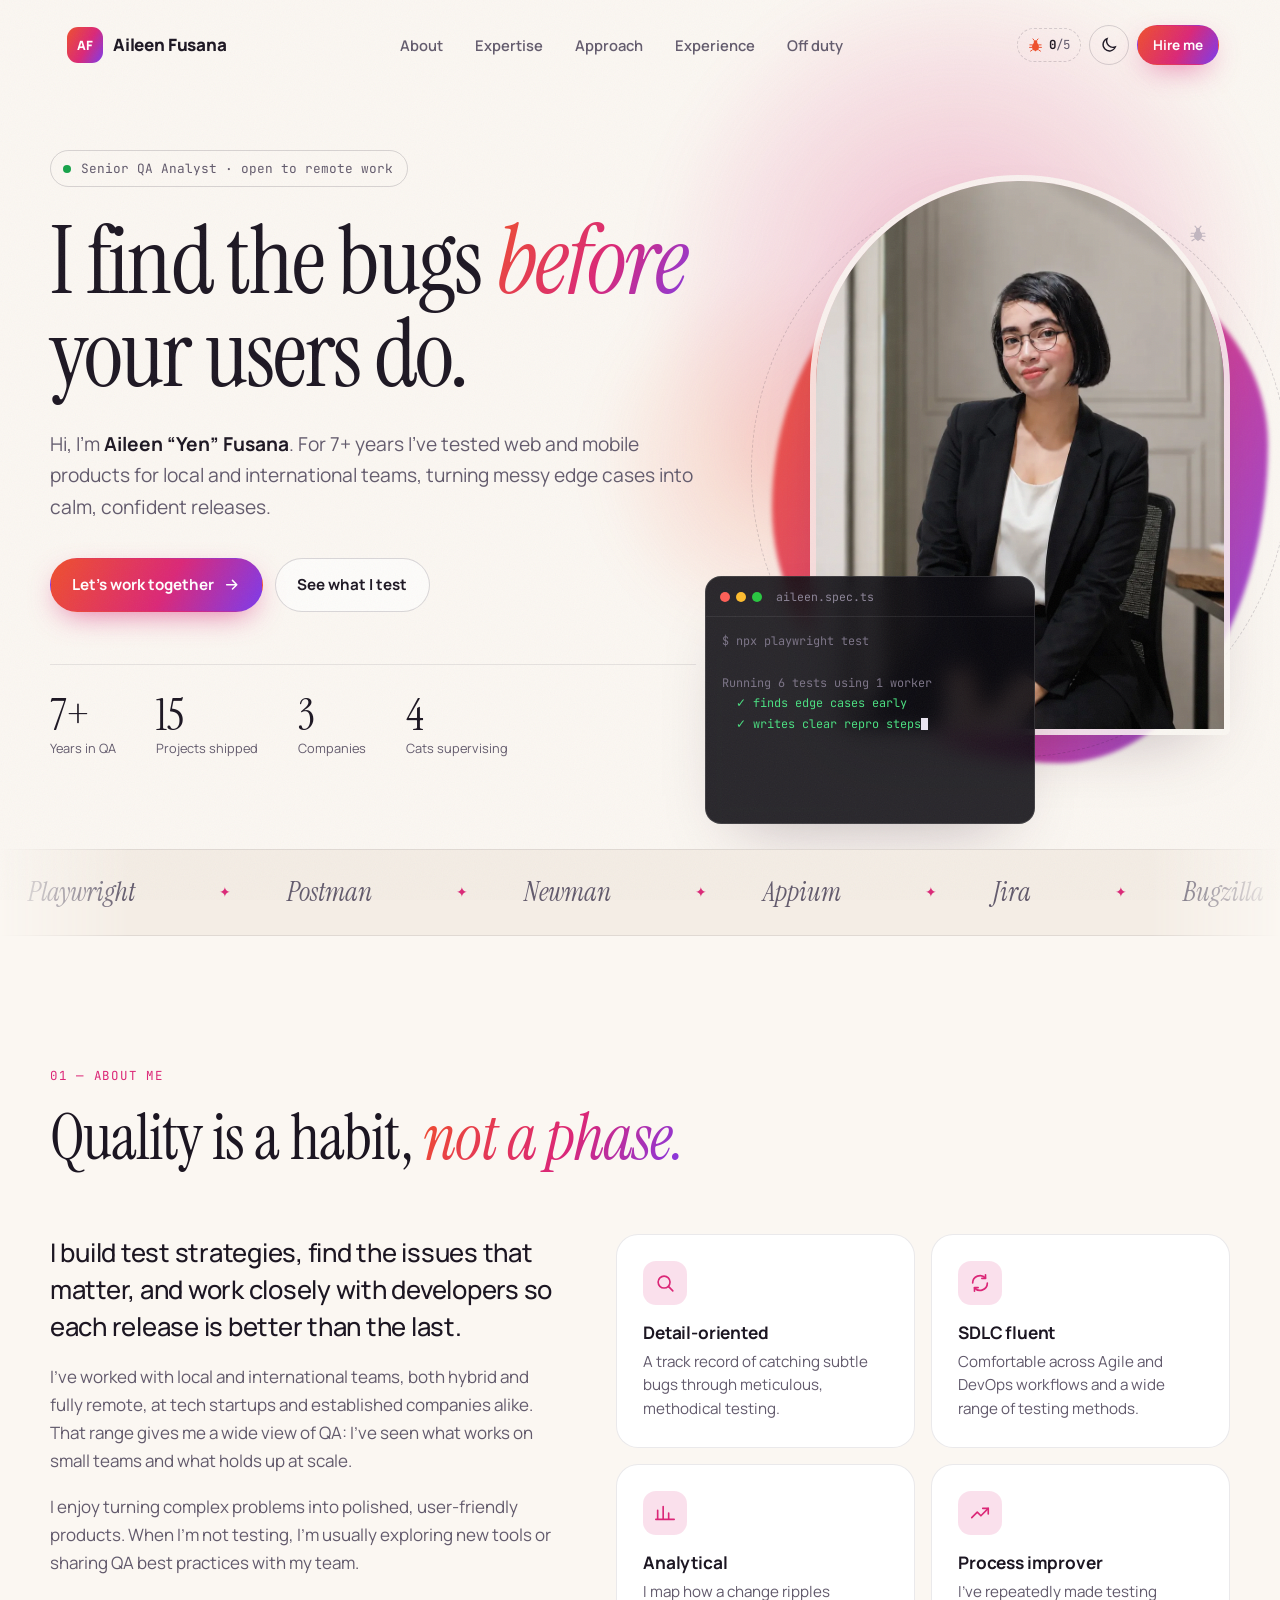
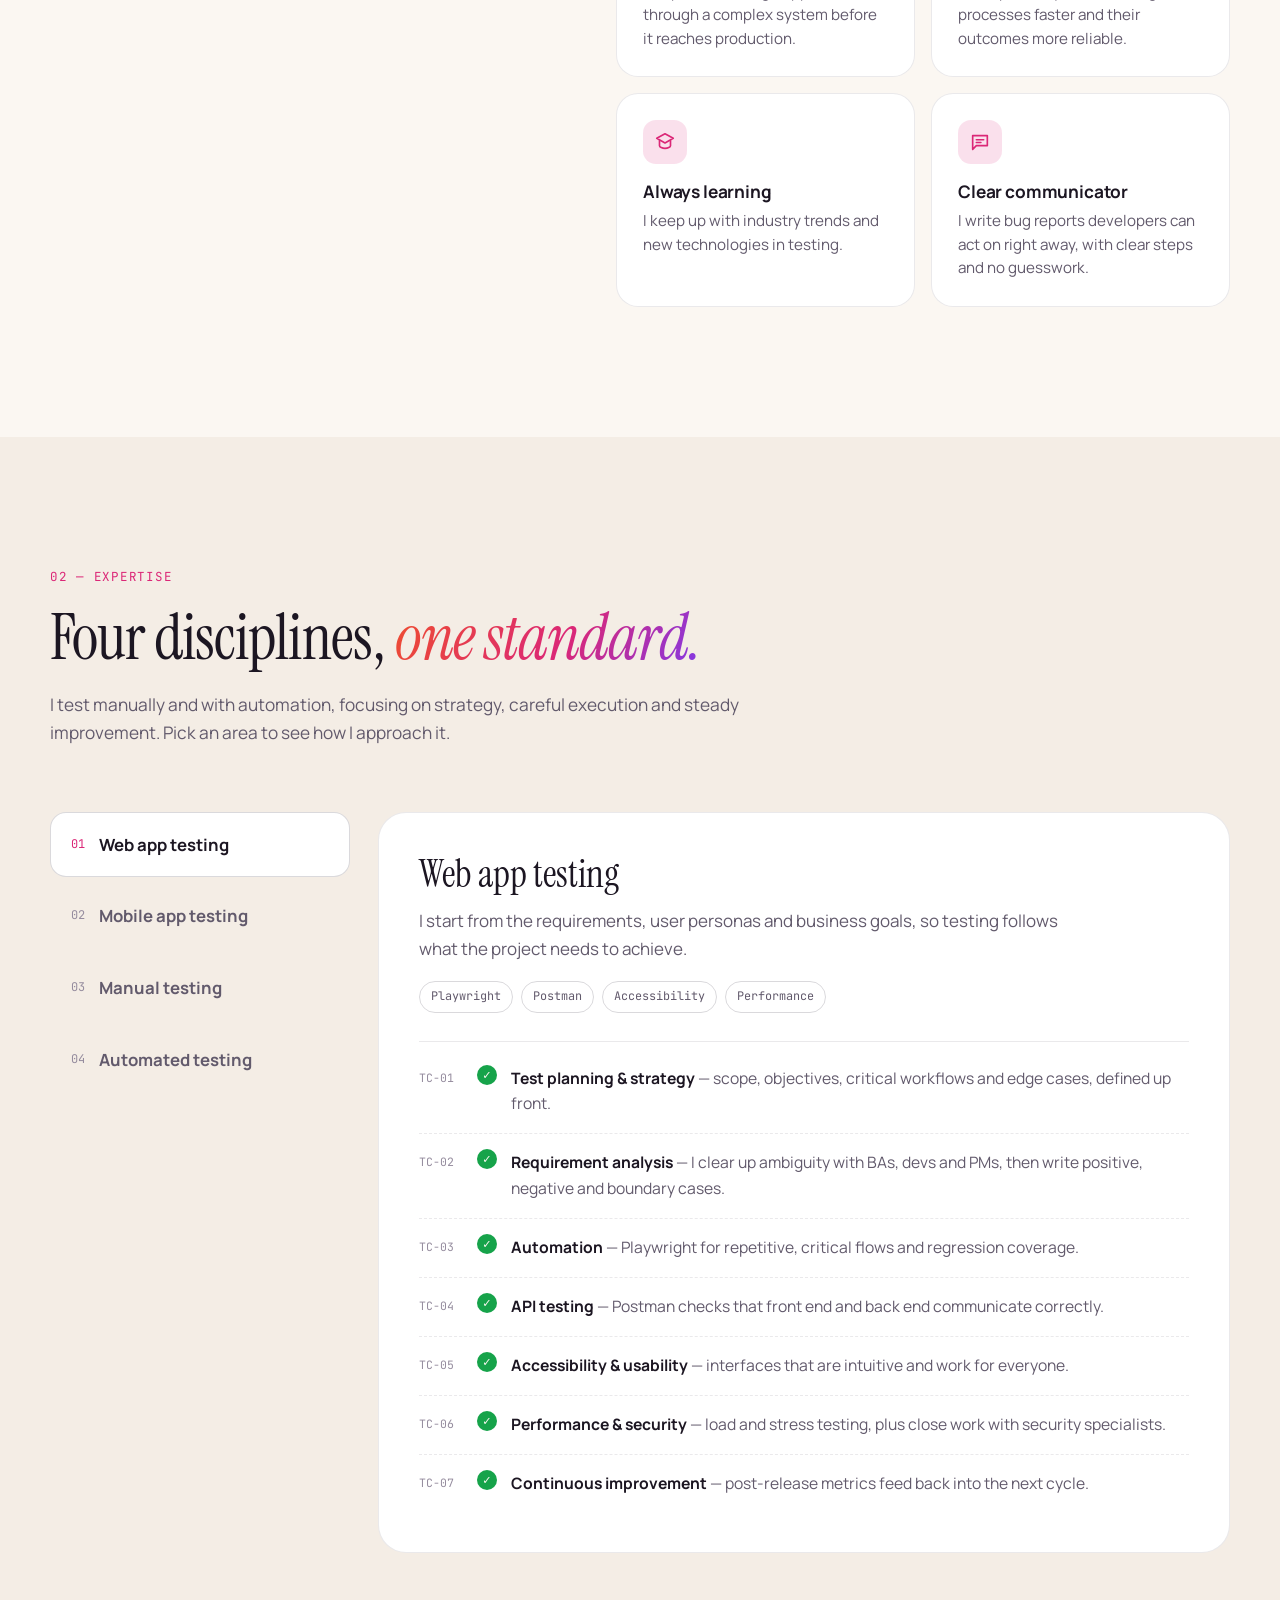
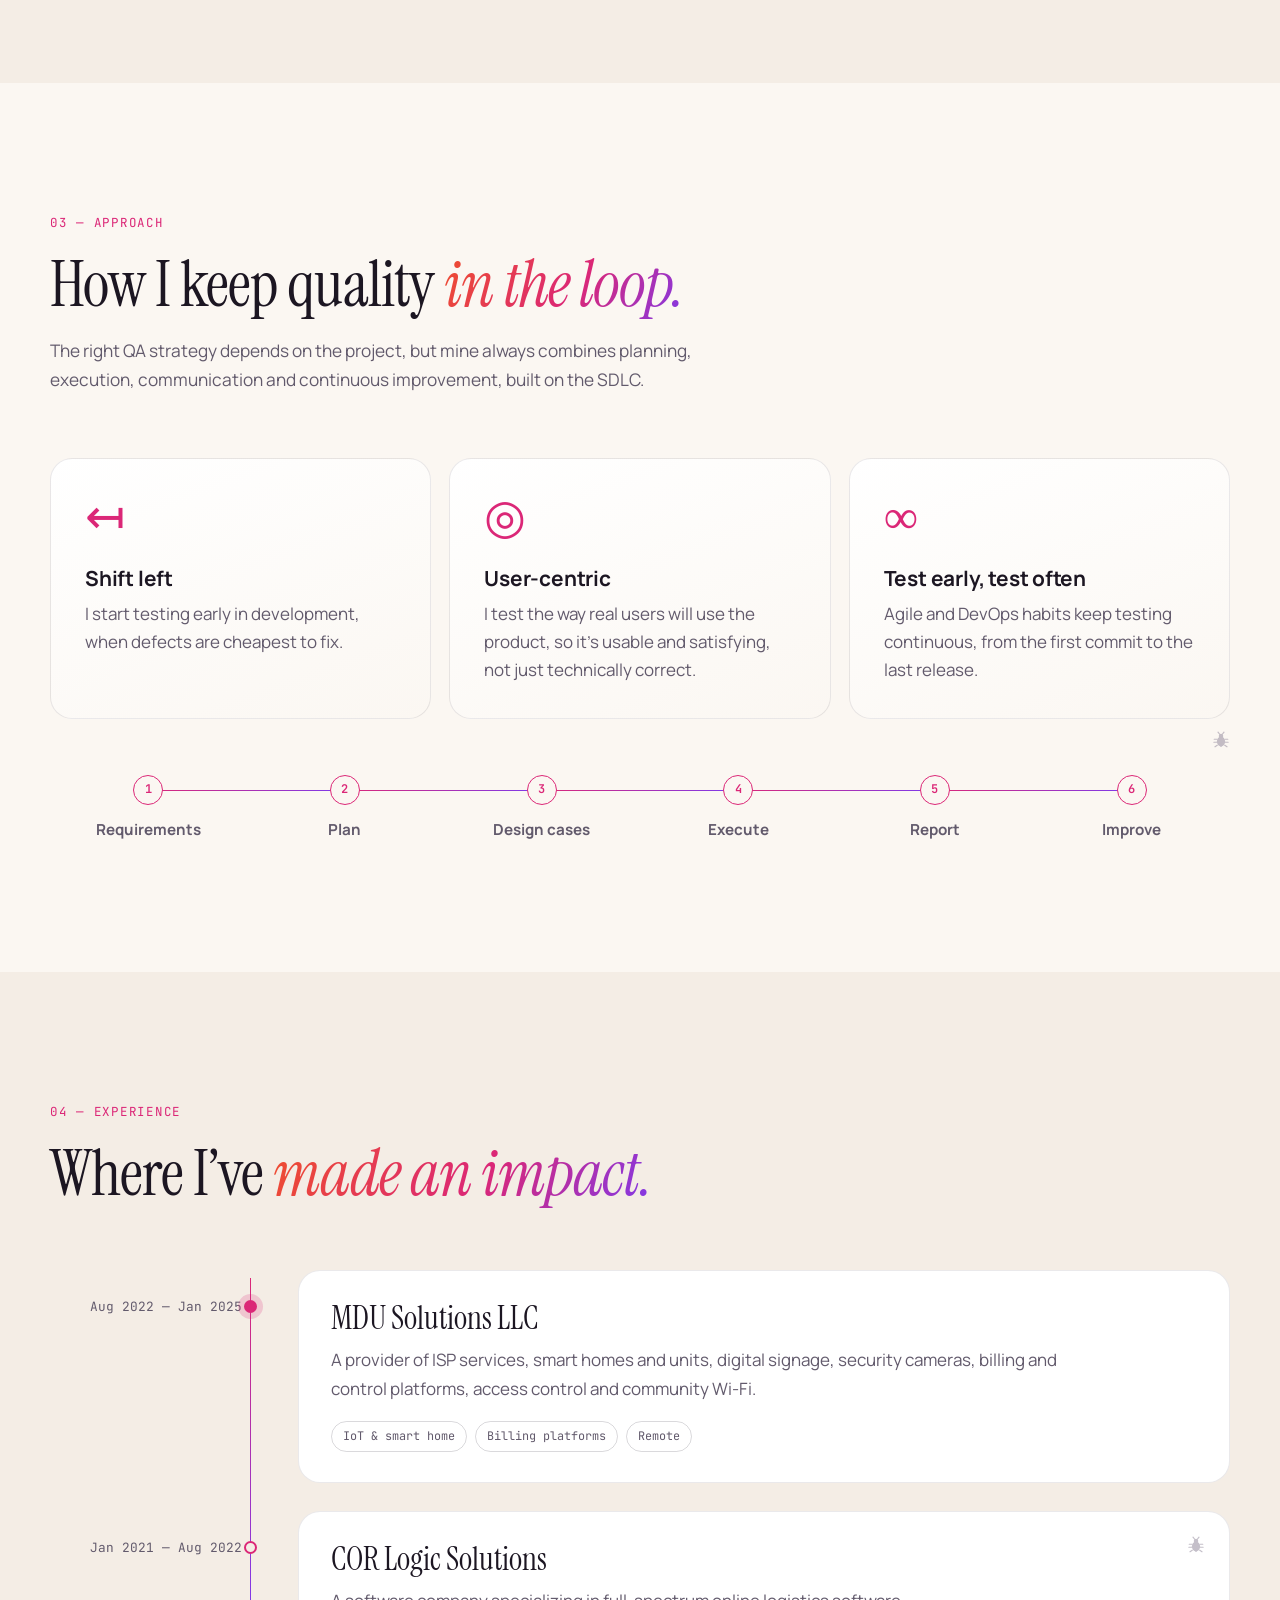
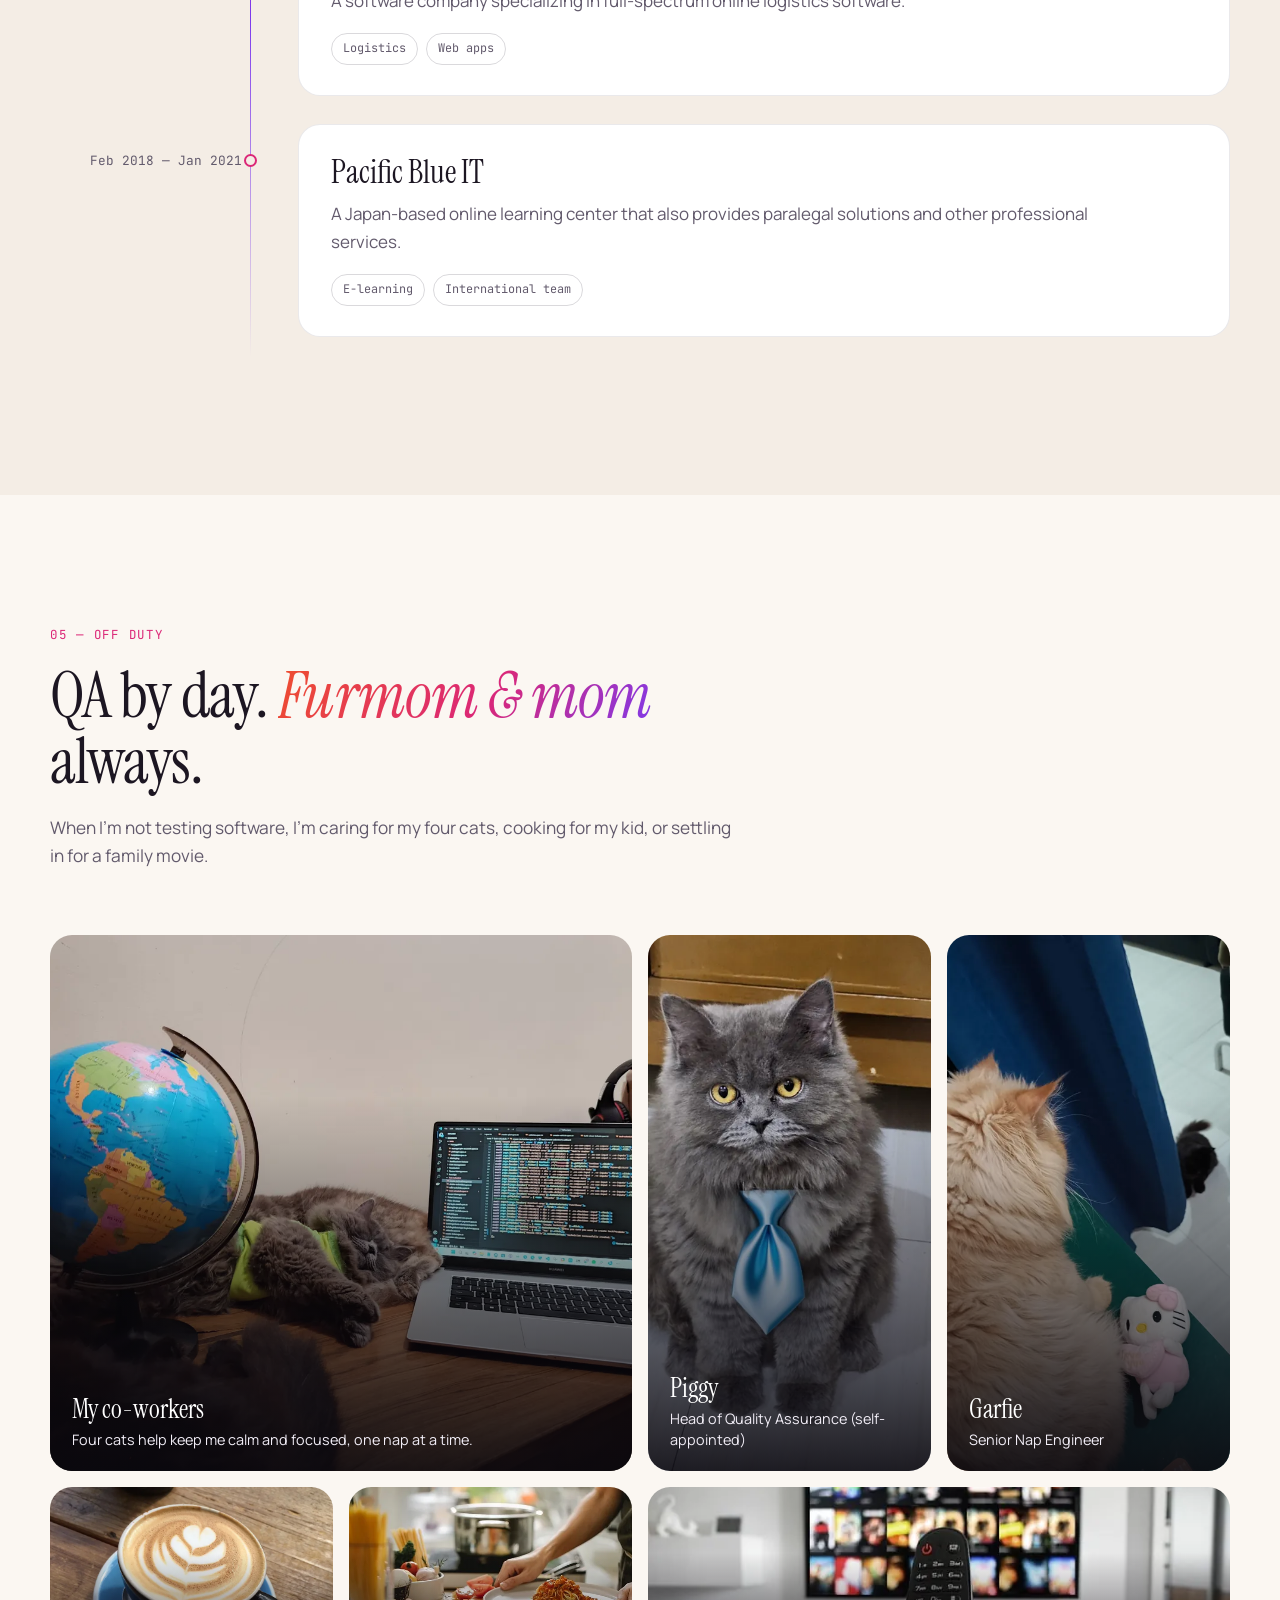
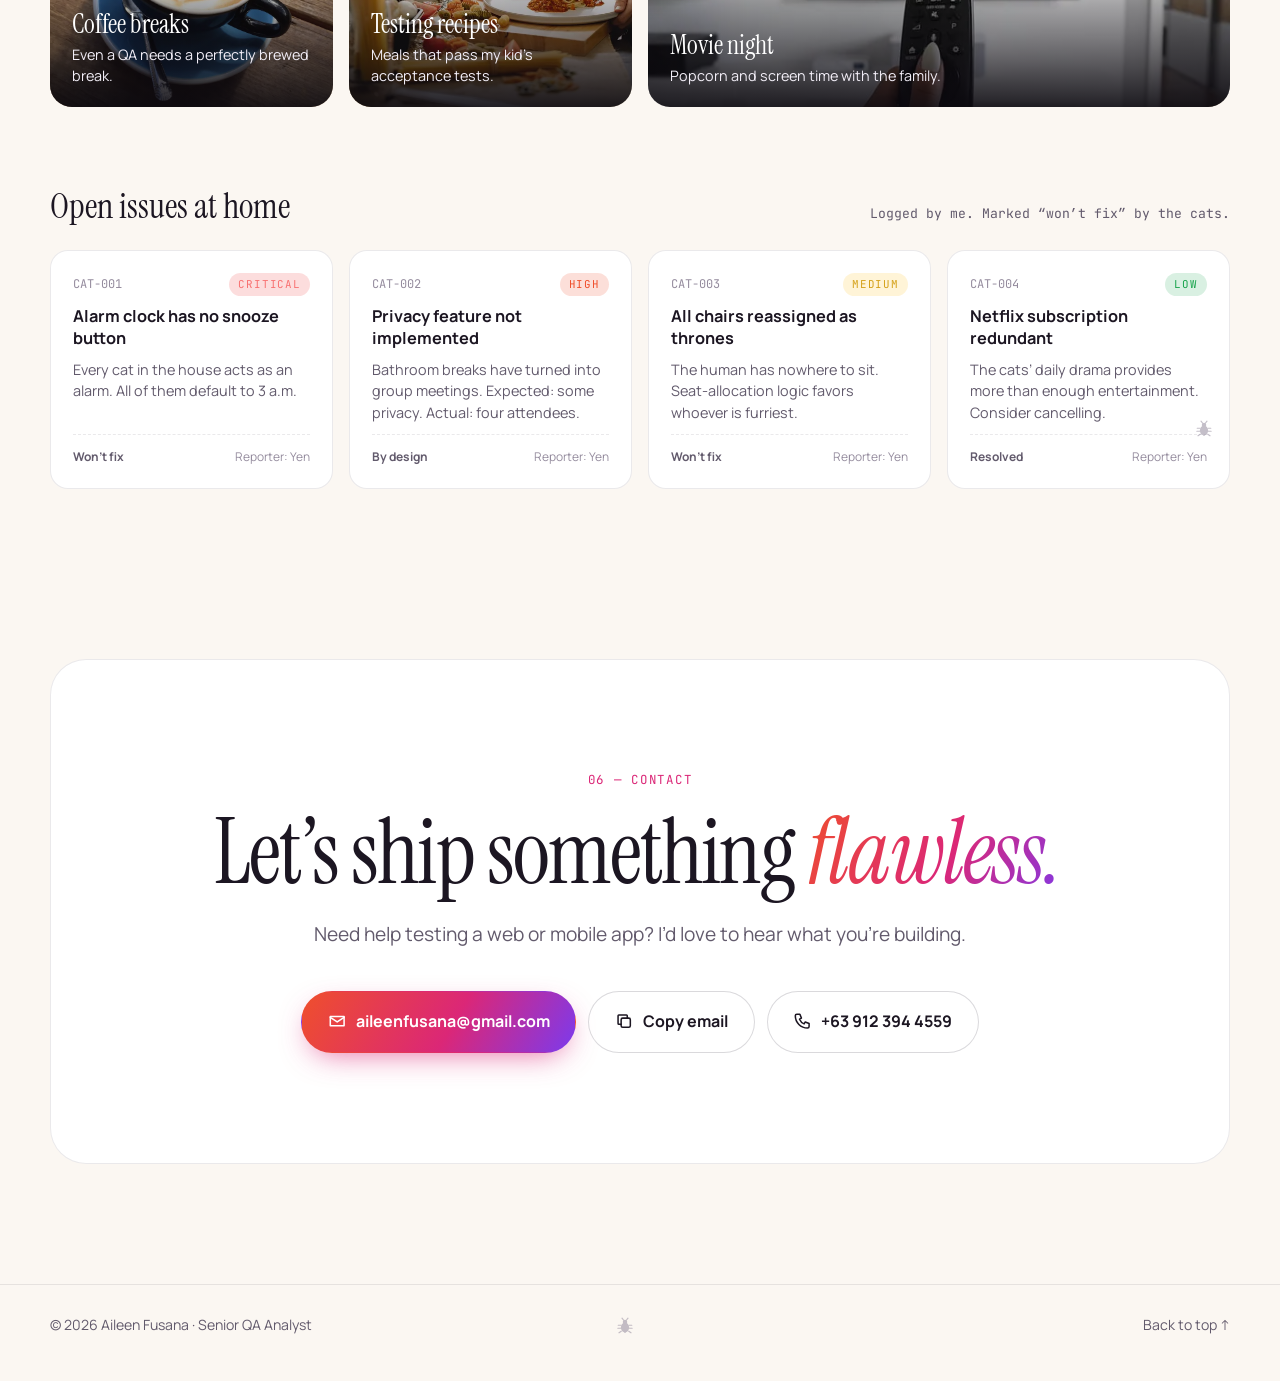
==== index.html @ 9cb5db70 "Make the redesigned portfolio the live homepage - Replace the root index.html with the redesigned pa" ====
<!doctype html>
<html lang="en">
<head>
  <meta charset="utf-8">
  <meta name="viewport" content="width=device-width, initial-scale=1">
  <title>Aileen Fusana — Senior QA Analyst</title>
  <meta name="description" content="Aileen “Yen” Fusana — Senior QA Analyst with 7+ years in web, mobile, manual and automated testing (Playwright, Postman, Appium).">
  <meta name="theme-color" content="#0e0c12">
  <meta property="og:title" content="Aileen Fusana — Senior QA Analyst">
  <meta property="og:description" content="I find the bugs before your users do.">
  <meta property="og:image" content="assets/img/portrait.webp">
  <link rel="icon" href="data:image/svg+xml,<svg xmlns='http://www.w3.org/2000/svg' viewBox='0 0 64 64'><rect width='64' height='64' rx='16' fill='%23ff6b4a'/><path d='M18 33l9 9 19-20' stroke='white' stroke-width='7' fill='none' stroke-linecap='round' stroke-linejoin='round'/></svg>">
  <link rel="preconnect" href="https://fonts.googleapis.com">
  <link rel="preconnect" href="https://fonts.gstatic.com" crossorigin>
  <link href="https://fonts.googleapis.com/css2?family=Instrument+Serif:ital@0;1&family=Manrope:wght@400;500;600;700;800&family=JetBrains+Mono:wght@400;600&display=swap" rel="stylesheet">
  <link rel="stylesheet" href="assets/css/portfolio.css">
  <script>
    try { var t = localStorage.getItem('af-theme'); if (t) document.documentElement.dataset.theme = t; } catch (e) {}
  </script>
</head>
<body id="top">
  <div class="grain" aria-hidden="true"></div>

  <!-- ============ NAV ============ -->
  <header class="nav">
    <a class="brand" href="#top" aria-label="Aileen Fusana, home">
      <span class="brand-mark">AF</span>
      <span class="brand-name">Aileen Fusana</span>
    </a>
    <nav class="nav-links" aria-label="Primary">
      <a href="#about">About</a>
      <a href="#expertise">Expertise</a>
      <a href="#approach">Approach</a>
      <a href="#experience">Experience</a>
      <a href="#life">Off duty</a>
    </nav>
    <div class="nav-actions">
      <span class="bug-counter" title="Hidden bugs on this page — can you find them all?">
        <svg viewBox="0 0 24 24" aria-hidden="true"><use href="#i-bug"/></svg>
        <span><b id="bugs-found">0</b>/<span id="bugs-total">5</span></span>
      </span>
      <button class="icon-btn" id="theme-toggle" aria-label="Toggle colour theme">
        <svg class="sun" viewBox="0 0 24 24" aria-hidden="true"><circle cx="12" cy="12" r="4.5"/><path d="M12 2v2.5M12 19.5V22M2 12h2.5M19.5 12H22M4.9 4.9l1.8 1.8M17.3 17.3l1.8 1.8M4.9 19.1l1.8-1.8M17.3 6.7l1.8-1.8"/></svg>
        <svg class="moon" viewBox="0 0 24 24" aria-hidden="true"><path d="M20.5 14.5A8.5 8.5 0 0 1 9.5 3.5a8.5 8.5 0 1 0 11 11z"/></svg>
      </button>
      <a class="btn btn-sm btn-primary nav-cta" href="#contact">Hire me</a>
      <button class="icon-btn menu-btn" id="menu-btn" aria-label="Open menu" aria-expanded="false" aria-controls="mobile-menu">
        <svg viewBox="0 0 24 24" aria-hidden="true"><path d="M4 7h16M4 12h16M4 17h16"/></svg>
      </button>
    </div>
  </header>
  <div class="mobile-menu" id="mobile-menu" hidden>
    <a href="#about">About</a>
    <a href="#expertise">Expertise</a>
    <a href="#approach">Approach</a>
    <a href="#experience">Experience</a>
    <a href="#life">Off duty</a>
    <a href="#contact" class="btn btn-primary">Hire me</a>
  </div>

  <main>
    <!-- ============ HERO ============ -->
    <section class="hero">
      <div class="hero-glow" aria-hidden="true"></div>
      <div class="container hero-grid">
        <div class="hero-copy">
          <p class="eyebrow reveal"><span class="pulse"></span> Senior QA Analyst · open to remote work</p>
          <h1 class="display reveal">
            I find the bugs <em>before</em> your users&nbsp;do.
          </h1>
          <p class="lede reveal">
            Hi, I’m <strong>Aileen “Yen” Fusana</strong>. For 7+ years I’ve tested web and mobile products for local and international teams,
            turning messy edge cases into calm, confident releases.
          </p>
          <div class="hero-ctas reveal">
            <a class="btn btn-primary" href="#contact">
              Let’s work together
              <svg viewBox="0 0 24 24" aria-hidden="true"><path d="M5 12h14M13 6l6 6-6 6"/></svg>
            </a>
            <a class="btn btn-ghost" href="#expertise">See what I test</a>
          </div>
          <dl class="stats reveal">
            <div><dt>Years in QA</dt><dd><span data-count="7">7</span>+</dd></div>
            <div><dt>Projects shipped</dt><dd><span data-count="15">15</span></dd></div>
            <div><dt>Companies</dt><dd><span data-count="3">3</span></dd></div>
            <div><dt>Cats supervising</dt><dd><span data-count="4">4</span></dd></div>
          </dl>
        </div>

        <div class="hero-visual reveal">
          <div class="portrait-wrap">
            <div class="blob" aria-hidden="true"></div>
            <div class="ring" aria-hidden="true"></div>
            <img class="portrait" src="assets/img/portrait.webp" width="900" height="1200" alt="Portrait of Aileen Fusana in a black blazer, seated in an office">
            <span class="bug bug-hero" data-bug role="button" tabindex="0" aria-label="A hidden bug — squash it"><svg viewBox="0 0 24 24"><use href="#i-bug"/></svg></span>
          </div>

          <figure class="terminal" aria-label="Animated test run">
            <div class="term-bar">
              <i></i><i></i><i></i>
              <span>aileen.spec.ts</span>
            </div>
            <pre class="term-body" id="term"><span class="t-dim">$</span> npx playwright test</pre>
          </figure>
        </div>
      </div>
    </section>

    <!-- ============ MARQUEE ============ -->
    <div class="marquee" aria-label="Tools I use">
      <div class="marquee-track">
        <span>Playwright</span><span>Postman</span><span>Newman</span><span>Appium</span><span>Jira</span><span>Bugzilla</span><span>GitHub Actions</span><span>Jenkins</span><span>WCAG</span><span>OWASP Mobile</span><span>Exploratory testing</span><span>Regression suites</span>
        <span aria-hidden="true">Playwright</span><span aria-hidden="true">Postman</span><span aria-hidden="true">Newman</span><span aria-hidden="true">Appium</span><span aria-hidden="true">Jira</span><span aria-hidden="true">Bugzilla</span><span aria-hidden="true">GitHub Actions</span><span aria-hidden="true">Jenkins</span><span aria-hidden="true">WCAG</span><span aria-hidden="true">OWASP Mobile</span><span aria-hidden="true">Exploratory testing</span><span aria-hidden="true">Regression suites</span>
      </div>
    </div>

    <!-- ============ ABOUT ============ -->
    <section class="section" id="about">
      <div class="container">
        <div class="section-head reveal">
          <p class="kicker">01 — About me</p>
          <h2 class="title">Quality is a habit, <em>not a phase.</em></h2>
        </div>

        <div class="about-grid">
          <div class="about-text reveal">
            <p class="big">
              I build test strategies, find the issues that matter, and work closely with developers so each release is
              better than the last.
            </p>
            <p>
              I’ve worked with local and international teams, both hybrid and fully remote, at tech startups and established
              companies alike. That range gives me a wide view of QA: I’ve seen what works on small teams and
              what holds up at scale.
            </p>
            <p>
              I enjoy turning complex problems into polished, user-friendly products. When I’m not testing, I’m usually
              exploring new tools or sharing QA best practices with my team.
            </p>
          </div>

          <ul class="traits">
            <li class="trait reveal">
              <span class="trait-ico"><svg viewBox="0 0 24 24"><circle cx="11" cy="11" r="6.5"/><path d="M16 16l4.5 4.5"/></svg></span>
              <h3>Detail-oriented</h3>
              <p>A track record of catching subtle bugs through meticulous, methodical testing.</p>
            </li>
            <li class="trait reveal">
              <span class="trait-ico"><svg viewBox="0 0 24 24"><path d="M4 12a8 8 0 0 1 14-5.3M20 12a8 8 0 0 1-14 5.3"/><path d="M18 3v4h-4M6 21v-4h4"/></svg></span>
              <h3>SDLC fluent</h3>
              <p>Comfortable across Agile and DevOps workflows and a wide range of testing methods.</p>
            </li>
            <li class="trait reveal">
              <span class="trait-ico"><svg viewBox="0 0 24 24"><path d="M4 19V9M10 19V5M16 19v-7M22 19H2"/></svg></span>
              <h3>Analytical</h3>
              <p>I map how a change ripples through a complex system before it reaches production.</p>
            </li>
            <li class="trait reveal">
              <span class="trait-ico"><svg viewBox="0 0 24 24"><path d="M3 17l6-6 4 4 8-8"/><path d="M15 7h6v6"/></svg></span>
              <h3>Process improver</h3>
              <p>I’ve repeatedly made testing processes faster and their outcomes more reliable.</p>
            </li>
            <li class="trait reveal">
              <span class="trait-ico"><svg viewBox="0 0 24 24"><path d="M12 3l9 5-9 5-9-5 9-5z"/><path d="M6 10.5V16c0 1.5 3 3 6 3s6-1.5 6-3v-5.5"/></svg></span>
              <h3>Always learning</h3>
              <p>I keep up with industry trends and new technologies in testing.</p>
            </li>
            <li class="trait reveal">
              <span class="trait-ico"><svg viewBox="0 0 24 24"><path d="M4 5h16v11H8l-4 4V5z"/><path d="M8 9.5h8M8 12.5h5"/></svg></span>
              <h3>Clear communicator</h3>
              <p>I write bug reports developers can act on right away, with clear steps and no guesswork.</p>
            </li>
          </ul>
        </div>
      </div>
    </section>

    <!-- ============ EXPERTISE ============ -->
    <section class="section section-alt" id="expertise">
      <div class="container">
        <div class="section-head reveal">
          <p class="kicker">02 — Expertise</p>
          <h2 class="title">Four disciplines, <em>one standard.</em></h2>
          <p class="section-sub">I test manually and with automation, focusing on strategy, careful execution and steady improvement. Pick an area to see how I approach it.</p>
        </div>

        <div class="tabs reveal">
          <div class="tab-list" role="tablist" aria-label="Areas of expertise">
            <button role="tab" id="tab-web" aria-controls="panel-web" aria-selected="true">
              <span class="tab-num">01</span> Web app testing
            </button>
            <button role="tab" id="tab-mobile" aria-controls="panel-mobile" aria-selected="false" tabindex="-1">
              <span class="tab-num">02</span> Mobile app testing
            </button>
            <button role="tab" id="tab-manual" aria-controls="panel-manual" aria-selected="false" tabindex="-1">
              <span class="tab-num">03</span> Manual testing
            </button>
            <button role="tab" id="tab-auto" aria-controls="panel-auto" aria-selected="false" tabindex="-1">
              <span class="tab-num">04</span> Automated testing
            </button>
          </div>

          <div class="tab-panels">
            <article role="tabpanel" id="panel-web" aria-labelledby="tab-web" class="panel">
              <header>
                <h3>Web app testing</h3>
                <p>I start from the requirements, user personas and business goals, so testing follows what the project needs to achieve.</p>
                <div class="chips"><span>Playwright</span><span>Postman</span><span>Accessibility</span><span>Performance</span></div>
              </header>
              <ol class="cases">
                <li><b>Test planning &amp; strategy</b> — scope, objectives, critical workflows and edge cases, defined up front.</li>
                <li><b>Requirement analysis</b> — I clear up ambiguity with BAs, devs and PMs, then write positive, negative and boundary cases.</li>
                <li><b>Automation</b> — Playwright for repetitive, critical flows and regression coverage.</li>
                <li><b>API testing</b> — Postman checks that front end and back end communicate correctly.</li>
                <li><b>Accessibility &amp; usability</b> — interfaces that are intuitive and work for everyone.</li>
                <li><b>Performance &amp; security</b> — load and stress testing, plus close work with security specialists.</li>
                <li><b>Continuous improvement</b> — post-release metrics feed back into the next cycle.</li>
              </ol>
            </article>

            <article role="tabpanel" id="panel-mobile" aria-labelledby="tab-mobile" class="panel" hidden>
              <header>
                <h3>Mobile app testing</h3>
                <p>Every device, OS version and network condition, covered with an adaptive, real-device-first approach.</p>
                <div class="chips"><span>iOS</span><span>Android</span><span>Appium</span><span>OWASP Mobile</span></div>
              </header>
              <ol class="cases">
                <li><b>Device matrix planning</b> — target audience, platform constraints and priorities mapped out early.</li>
                <li><b>Real devices first</b> — emulators and simulators where they help, physical hardware where it counts.</li>
                <li><b>Cross-platform compatibility</b> — a curated range of screen sizes and OS versions.</li>
                <li><b>UI/UX &amp; accessibility</b> — Material Design, Apple’s HIG and WCAG compliance.</li>
                <li><b>Performance &amp; battery</b> — Wi-Fi, 4G and 5G, with memory and battery drain monitored under load.</li>
                <li><b>Network &amp; offline</b> — low bandwidth, dropped connections and clean data sync when a device reconnects.</li>
                <li><b>Security</b> — data leaks, authentication flaws and insecure storage, checked against OWASP.</li>
              </ol>
            </article>

            <article role="tabpanel" id="panel-manual" aria-labelledby="tab-manual" class="panel" hidden>
              <header>
                <h3>Manual testing</h3>
                <p>Manual testing is how I put myself in the user’s place, checking that a product works and is pleasant to use.</p>
                <div class="chips"><span>Exploratory</span><span>Regression</span><span>Jira</span><span>Bugzilla</span></div>
              </header>
              <ol class="cases">
                <li><b>Risk-based planning</b> — high-risk areas and the workflows users depend on most come first.</li>
                <li><b>Detailed test cases</b> — positive, negative, boundary and exploratory, modeled on real usage.</li>
                <li><b>Exploratory sessions</b> — I look for the issues that scripted test cases miss.</li>
                <li><b>UI/UX validation</b> — consistency, responsiveness and fidelity to the design spec.</li>
                <li><b>Regression on every build</b> — new features shouldn’t break what already works.</li>
                <li><b>Bug reports developers can act on</b> — steps to reproduce, screenshots and severity.</li>
                <li><b>Cross-browser &amp; cross-device</b> — the same experience on every screen.</li>
              </ol>
            </article>

            <article role="tabpanel" id="panel-auto" aria-labelledby="tab-auto" class="panel" hidden>
              <header>
                <h3>Automated testing</h3>
                <p>Test suites that are robust, maintainable and scalable, checking every commit as part of CI/CD.</p>
                <div class="chips"><span>Playwright</span><span>Postman + Newman</span><span>GitHub Actions</span><span>Jenkins</span></div>
              </header>
              <ol class="cases">
                <li><b>Framework design</b> — modular and reusable, covering functional, regression and integration tests.</li>
                <li><b>UI automation with Playwright</b> — Chrome, Firefox and Safari, on desktop and mobile viewports, including dynamic UIs.</li>
                <li><b>API testing with Postman</b> — reusable collections and environments, with scripted workflows.</li>
                <li><b>Smoke &amp; regression</b> — critical features checked on every build.</li>
                <li><b>Data-driven tests</b> — parameterized runs that cover many inputs efficiently.</li>
                <li><b>CI/CD quality gates</b> — Jenkins and GitHub Actions catch defects early.</li>
                <li><b>Performance tracing</b> — Newman for API response times, Playwright traces for UI bottlenecks.</li>
              </ol>
            </article>
          </div>
        </div>
      </div>
    </section>

    <!-- ============ APPROACH ============ -->
    <section class="section" id="approach">
      <div class="container">
        <div class="section-head reveal">
          <p class="kicker">03 — Approach</p>
          <h2 class="title">How I keep quality <em>in the loop.</em></h2>
          <p class="section-sub">The right QA strategy depends on the project, but mine always combines planning, execution, communication and continuous improvement, built on the SDLC.</p>
        </div>

        <div class="principles">
          <article class="principle reveal">
            <span class="p-num">↤</span>
            <h3>Shift left</h3>
            <p>I start testing early in development, when defects are cheapest to fix.</p>
          </article>
          <article class="principle reveal">
            <span class="p-num">◎</span>
            <h3>User-centric</h3>
            <p>I test the way real users will use the product, so it’s usable and satisfying, not just technically correct.</p>
          </article>
          <article class="principle reveal">
            <span class="p-num">∞</span>
            <h3>Test early, test often</h3>
            <p>Agile and DevOps habits keep testing continuous, from the first commit to the last release.</p>
          </article>
          <span class="bug bug-approach" data-bug role="button" tabindex="0" aria-label="A hidden bug — squash it"><svg viewBox="0 0 24 24"><use href="#i-bug"/></svg></span>
        </div>

        <ol class="pipeline reveal" aria-label="My testing lifecycle">
          <li><span>Requirements</span></li>
          <li><span>Plan</span></li>
          <li><span>Design cases</span></li>
          <li><span>Execute</span></li>
          <li><span>Report</span></li>
          <li><span>Improve</span></li>
        </ol>
      </div>
    </section>

    <!-- ============ EXPERIENCE ============ -->
    <section class="section section-alt" id="experience">
      <div class="container">
        <div class="section-head reveal">
          <p class="kicker">04 — Experience</p>
          <h2 class="title">Where I’ve <em>made an impact.</em></h2>
        </div>

        <ol class="timeline">
          <li class="job reveal">
            <div class="job-when">Aug 2022 — Jan 2025</div>
            <div class="job-card">
              <h3>MDU Solutions LLC</h3>
              <p>A provider of ISP services, smart homes and units, digital signage, security cameras, billing and control platforms, access control and community Wi-Fi.</p>
              <div class="chips"><span>IoT &amp; smart home</span><span>Billing platforms</span><span>Remote</span></div>
            </div>
          </li>
          <li class="job reveal">
            <div class="job-when">Jan 2021 — Aug 2022</div>
            <div class="job-card">
              <h3>COR Logic Solutions</h3>
              <p>A software company specializing in full-spectrum online logistics software.</p>
              <div class="chips"><span>Logistics</span><span>Web apps</span></div>
              <span class="bug bug-job" data-bug role="button" tabindex="0" aria-label="A hidden bug — squash it"><svg viewBox="0 0 24 24"><use href="#i-bug"/></svg></span>
            </div>
          </li>
          <li class="job reveal">
            <div class="job-when">Feb 2018 — Jan 2021</div>
            <div class="job-card">
              <h3>Pacific Blue IT</h3>
              <p>A Japan-based online learning center that also provides paralegal solutions and other professional services.</p>
              <div class="chips"><span>E-learning</span><span>International team</span></div>
            </div>
          </li>
        </ol>
      </div>
    </section>

    <!-- ============ LIFE ============ -->
    <section class="section" id="life">
      <div class="container">
        <div class="section-head reveal">
          <p class="kicker">05 — Off duty</p>
          <h2 class="title">QA by day. <em>Furmom &amp; mom</em> always.</h2>
          <p class="section-sub">When I’m not testing software, I’m caring for my four cats, cooking for my kid, or settling in for a family movie.</p>
        </div>

        <div class="bento">
          <figure class="tile tile-desk reveal">
            <img src="assets/img/desk-cats.webp" width="1200" height="900" loading="lazy" alt="Two cats napping on a desk beside a globe and a laptop showing code">
            <figcaption><b>My co-workers</b> Four cats help keep me calm and focused, one nap at a time.</figcaption>
          </figure>
          <figure class="tile tile-piggy reveal">
            <img src="assets/img/cat-piggy.webp" width="900" height="839" loading="lazy" alt="A grey fluffy cat wearing a blue tie">
            <figcaption><b>Piggy</b> Head of Quality Assurance (self-appointed)</figcaption>
          </figure>
          <figure class="tile tile-garfie reveal">
            <img src="assets/img/cat-garfie.webp" width="675" height="900" loading="lazy" alt="A fluffy orange cat seen from above">
            <figcaption><b>Garfie</b> Senior Nap Engineer</figcaption>
          </figure>
          <figure class="tile tile-coffee reveal">
            <img src="assets/img/coffee.webp" width="900" height="675" loading="lazy" alt="A cup of coffee">
            <figcaption><b>Coffee breaks</b> Even a QA needs a perfectly brewed break.</figcaption>
          </figure>
          <figure class="tile tile-cook reveal">
            <img src="assets/img/cooking.webp" width="640" height="427" loading="lazy" alt="A plate of spaghetti">
            <figcaption><b>Testing recipes</b> Meals that pass my kid’s acceptance tests.</figcaption>
          </figure>
          <figure class="tile tile-movie reveal">
            <img src="assets/img/movie.webp" width="640" height="427" loading="lazy" alt="Popcorn in front of a screen">
            <figcaption><b>Movie night</b> Popcorn and screen time with the family.</figcaption>
          </figure>
        </div>

        <div class="tickets-head reveal">
          <h3>Open issues at home</h3>
          <p>Logged by me. Marked “won’t fix” by the cats.</p>
        </div>
        <div class="tickets">
          <article class="ticket reveal">
            <div class="ticket-top"><code>CAT-001</code><span class="sev sev-crit">Critical</span></div>
            <h4>Alarm clock has no snooze button</h4>
            <p>Every cat in the house acts as an alarm. All of them default to 3 a.m.</p>
            <div class="ticket-foot"><span class="status">Won’t fix</span><span>Reporter: Yen</span></div>
          </article>
          <article class="ticket reveal">
            <div class="ticket-top"><code>CAT-002</code><span class="sev sev-high">High</span></div>
            <h4>Privacy feature not implemented</h4>
            <p>Bathroom breaks have turned into group meetings. Expected: some privacy. Actual: four attendees.</p>
            <div class="ticket-foot"><span class="status">By design</span><span>Reporter: Yen</span></div>
          </article>
          <article class="ticket reveal">
            <div class="ticket-top"><code>CAT-003</code><span class="sev sev-med">Medium</span></div>
            <h4>All chairs reassigned as thrones</h4>
            <p>The human has nowhere to sit. Seat-allocation logic favors whoever is furriest.</p>
            <div class="ticket-foot"><span class="status">Won’t fix</span><span>Reporter: Yen</span></div>
          </article>
          <article class="ticket reveal">
            <div class="ticket-top"><code>CAT-004</code><span class="sev sev-low">Low</span></div>
            <h4>Netflix subscription redundant</h4>
            <p>The cats’ daily drama provides more than enough entertainment. Consider cancelling.</p>
            <div class="ticket-foot"><span class="status">Resolved</span><span>Reporter: Yen</span></div>
            <span class="bug bug-ticket" data-bug role="button" tabindex="0" aria-label="A hidden bug — squash it"><svg viewBox="0 0 24 24"><use href="#i-bug"/></svg></span>
          </article>
        </div>
      </div>
    </section>

    <!-- ============ CONTACT ============ -->
    <section class="contact" id="contact">
      <div class="container">
        <div class="contact-card reveal">
          <div class="contact-glow" aria-hidden="true"></div>
          <p class="kicker">06 — Contact</p>
          <h2 class="display contact-title">Let’s ship something <em>flawless.</em></h2>
          <p class="lede">Need help testing a web or mobile app? I’d love to hear what you’re building.</p>
          <div class="contact-actions">
            <a class="btn btn-primary btn-lg" href="mailto:aileenfusana@gmail.com?subject=Hello%20Aileen%20%E2%80%94%20QA%20project">
              <svg viewBox="0 0 24 24" aria-hidden="true"><path d="M3 6h18v12H3z"/><path d="M3 7l9 6 9-6"/></svg>
              aileenfusana@gmail.com
            </a>
            <button class="btn btn-ghost btn-lg" id="copy-email" data-email="aileenfusana@gmail.com">
              <svg viewBox="0 0 24 24" aria-hidden="true"><rect x="8" y="8" width="12" height="12" rx="2"/><path d="M16 8V5a1 1 0 0 0-1-1H5a1 1 0 0 0-1 1v10a1 1 0 0 0 1 1h3"/></svg>
              <span>Copy email</span>
            </button>
            <a class="btn btn-ghost btn-lg" href="tel:+639123944559">
              <svg viewBox="0 0 24 24" aria-hidden="true"><path d="M5 3h4l2 5-2.5 1.5a11 11 0 0 0 6 6L16 13l5 2v4a2 2 0 0 1-2 2A16 16 0 0 1 3 5a2 2 0 0 1 2-2z"/></svg>
              +63 912 394 4559
            </a>
          </div>
        </div>
      </div>
    </section>
  </main>

  <footer class="footer">
    <div class="container footer-inner">
      <span>© <span id="year">2026</span> Aileen Fusana · Senior QA Analyst</span>
      <span class="footer-links">
        <a href="#top">Back to top ↑</a>
      </span>
      <span class="bug bug-footer" data-bug role="button" tabindex="0" aria-label="A hidden bug — squash it"><svg viewBox="0 0 24 24"><use href="#i-bug"/></svg></span>
    </div>
  </footer>

  <div class="toast" id="toast" role="status" aria-live="polite"></div>

  <svg width="0" height="0" style="position:absolute" aria-hidden="true">
    <symbol id="i-bug" viewBox="0 0 24 24">
      <ellipse cx="12" cy="14" rx="5.5" ry="6.5" fill="currentColor"/>
      <circle cx="12" cy="6.5" r="3" fill="currentColor"/>
      <path d="M12 8v12.5M6.5 11H3M6.5 15H2.5M7 19l-3 2M17.5 11H21M17.5 15h4M17 19l3 2M10 4L8 1.5M14 4l2-2.5" stroke="currentColor" stroke-width="1.6" fill="none" stroke-linecap="round"/>
    </symbol>
  </svg>

  <script src="assets/js/portfolio.js" defer></script>
</body>
</html>
---- assets/css/portfolio.css ----
/* =========================================================
   Aileen Fusana — Portfolio v2
   ========================================================= */

:root {
  --bg: #0e0c12;
  --bg-2: #15121b;
  --surface: #1b1722;
  --surface-2: #231e2c;
  --line: rgba(255, 255, 255, 0.09);
  --line-strong: rgba(255, 255, 255, 0.16);
  --text: #f5f1ea;
  --muted: #a49cb0;
  --faint: #6f6779;
  --coral: #ff6b4a;
  --pink: #f472b6;
  --violet: #a78bfa;
  --pass: #4ade80;
  --warn: #fbbf24;
  --grad: linear-gradient(120deg, var(--coral) 0%, var(--pink) 55%, var(--violet) 100%);
  --shadow: 0 30px 80px -30px rgba(0, 0, 0, 0.7);
  --radius: 22px;
  --serif: "Instrument Serif", ui-serif, Georgia, serif;
  --sans: "Manrope", ui-sans-serif, system-ui, -apple-system, "Segoe UI", sans-serif;
  --mono: "JetBrains Mono", ui-monospace, SFMono-Regular, Menlo, monospace;
  color-scheme: dark;
}

@media (prefers-color-scheme: light) {
  :root:not([data-theme="dark"]) {
    --bg: #fbf7f2;
    --bg-2: #f4ede5;
    --surface: #ffffff;
    --surface-2: #f7f1ea;
    --line: rgba(30, 20, 40, 0.09);
    --line-strong: rgba(30, 20, 40, 0.16);
    --text: #1c1622;
    --muted: #625a6c;
    --faint: #958c9e;
    --coral: #ef4f2c;
    --pink: #db2777;
    --violet: #7c3aed;
    --pass: #16a34a;
    --shadow: 0 30px 70px -35px rgba(60, 30, 50, 0.35);
    color-scheme: light;
  }
}
:root[data-theme="light"] {
  --bg: #fbf7f2;
  --bg-2: #f4ede5;
  --surface: #ffffff;
  --surface-2: #f7f1ea;
  --line: rgba(30, 20, 40, 0.09);
  --line-strong: rgba(30, 20, 40, 0.16);
  --text: #1c1622;
  --muted: #625a6c;
  --faint: #958c9e;
  --coral: #ef4f2c;
  --pink: #db2777;
  --violet: #7c3aed;
  --pass: #16a34a;
  --shadow: 0 30px 70px -35px rgba(60, 30, 50, 0.35);
  color-scheme: light;
}

/* ---------- Base ---------- */
*, *::before, *::after { box-sizing: border-box; }
html { scroll-behavior: smooth; scroll-padding-top: 84px; -webkit-text-size-adjust: 100%; }
body {
  margin: 0;
  background: var(--bg);
  color: var(--text);
  font-family: var(--sans);
  font-size: 17px;
  line-height: 1.65;
  -webkit-font-smoothing: antialiased;
  overflow-x: hidden;
  transition: background-color .4s ease, color .4s ease;
}
img { display: block; max-width: 100%; height: auto; }
a { color: inherit; text-decoration: none; }
button { font: inherit; color: inherit; cursor: pointer; }
svg { width: 1em; height: 1em; }
h1, h2, h3, h4 { margin: 0; line-height: 1.1; }
p { margin: 0; }
em { font-style: italic; }
::selection { background: var(--pink); color: #fff; }
:focus-visible { outline: 2px solid var(--pink); outline-offset: 3px; border-radius: 6px; }

.container { width: min(1180px, 100% - 32px); margin-inline: auto; }

.grain {
  position: fixed; inset: 0; z-index: 100; pointer-events: none; opacity: .05;
  background-image: url("data:image/svg+xml,%3Csvg xmlns='http://www.w3.org/2000/svg' width='160' height='160'%3E%3Cfilter id='n'%3E%3CfeTurbulence type='fractalNoise' baseFrequency='.85' numOctaves='3' stitchTiles='stitch'/%3E%3C/filter%3E%3Crect width='100%25' height='100%25' filter='url(%23n)'/%3E%3C/svg%3E");
}

/* ---------- Type ---------- */
.display {
  font-family: var(--serif);
  font-weight: 400;
  font-size: clamp(3rem, 7.4vw, 6.4rem);
  line-height: .98;
  letter-spacing: -0.02em;
}
.display em, .title em {
  background: var(--grad);
  -webkit-background-clip: text; background-clip: text;
  color: transparent;
  padding-right: .06em;
}
.title {
  font-family: var(--serif);
  font-weight: 400;
  font-size: clamp(2.4rem, 5vw, 4.2rem);
  letter-spacing: -0.015em;
  line-height: 1.02;
}
.kicker {
  font-family: var(--mono);
  font-size: .78rem;
  letter-spacing: .14em;
  text-transform: uppercase;
  color: var(--pink);
  margin-bottom: 18px;
}
.lede { font-size: clamp(1.05rem, 1.5vw, 1.2rem); color: var(--muted); max-width: 36em; }
.lede strong { color: var(--text); font-weight: 700; }

/* ---------- Buttons ---------- */
.btn {
  display: inline-flex; align-items: center; gap: .6em;
  padding: .9em 1.4em;
  border-radius: 999px;
  font-weight: 700; font-size: .95rem;
  border: 1px solid transparent;
  transition: transform .25s cubic-bezier(.2,.8,.2,1), box-shadow .25s ease, background-color .25s ease, border-color .25s ease;
  white-space: nowrap;
}
.btn svg { width: 1.15em; height: 1.15em; fill: none; stroke: currentColor; stroke-width: 2; stroke-linecap: round; stroke-linejoin: round; }
.btn-primary { background: var(--grad); color: #fff; box-shadow: 0 10px 30px -10px color-mix(in srgb, var(--pink) 70%, transparent); }
.btn-primary:hover { transform: translateY(-2px); box-shadow: 0 16px 40px -12px color-mix(in srgb, var(--pink) 80%, transparent); }
.btn-ghost { border-color: var(--line-strong); background: color-mix(in srgb, var(--surface) 60%, transparent); }
.btn-ghost:hover { border-color: var(--text); transform: translateY(-2px); }
.btn-sm { padding: .55em 1.1em; font-size: .85rem; }
.btn-lg { padding: 1.05em 1.6em; font-size: 1rem; }

.icon-btn {
  display: grid; place-items: center;
  width: 40px; height: 40px; border-radius: 50%;
  border: 1px solid var(--line-strong); background: transparent;
  transition: border-color .2s ease, transform .2s ease;
}
.icon-btn:hover { border-color: var(--text); }
.icon-btn svg { width: 18px; height: 18px; fill: none; stroke: currentColor; stroke-width: 1.8; stroke-linecap: round; }
.icon-btn .moon { display: none; }
:root[data-theme="light"] .icon-btn .sun { display: none; }
:root[data-theme="light"] .icon-btn .moon { display: block; }
@media (prefers-color-scheme: light) {
  :root:not([data-theme="dark"]) .icon-btn .sun { display: none; }
  :root:not([data-theme="dark"]) .icon-btn .moon { display: block; }
}

/* ---------- Nav ---------- */
.nav {
  position: fixed; top: 14px; left: 50%; transform: translateX(-50%);
  z-index: 50;
  width: min(1180px, 100% - 24px);
  display: flex; align-items: center; justify-content: space-between; gap: 16px;
  padding: 10px 10px 10px 16px;
  border-radius: 999px;
  border: 1px solid transparent;
  transition: background-color .3s ease, border-color .3s ease, box-shadow .3s ease;
}
.nav.scrolled {
  background: color-mix(in srgb, var(--bg) 72%, transparent);
  -webkit-backdrop-filter: blur(16px) saturate(140%);
  backdrop-filter: blur(16px) saturate(140%);
  border-color: var(--line);
  box-shadow: 0 10px 40px -20px rgba(0,0,0,.5);
}
.brand { display: flex; align-items: center; gap: 10px; font-weight: 800; letter-spacing: -.01em; }
.brand-mark {
  display: grid; place-items: center; width: 36px; height: 36px; border-radius: 11px;
  background: var(--grad); color: #fff; font-size: .8rem; letter-spacing: .02em;
}
.nav-links { display: flex; gap: 4px; }
.nav-links a {
  padding: 8px 14px; border-radius: 999px; font-size: .92rem; font-weight: 600; color: var(--muted);
  transition: color .2s ease, background-color .2s ease;
}
.nav-links a:hover, .nav-links a.active { color: var(--text); background: var(--line); }
.nav-actions { display: flex; align-items: center; gap: 8px; }
.menu-btn { display: none; }

.bug-counter {
  display: inline-flex; align-items: center; gap: 6px;
  font-family: var(--mono); font-size: .78rem; color: var(--muted);
  padding: 6px 10px; border-radius: 999px; border: 1px dashed var(--line-strong);
}
.bug-counter svg { width: 15px; height: 15px; color: var(--coral); }
.bug-counter b { color: var(--text); }
.bug-counter.done { border-style: solid; border-color: var(--pass); color: var(--pass); }
.bug-counter.done svg { color: var(--pass); }

.mobile-menu {
  position: fixed; top: 76px; left: 12px; right: 12px; z-index: 49;
  display: flex; flex-direction: column; gap: 4px; padding: 14px;
  background: var(--surface); border: 1px solid var(--line); border-radius: 20px;
  box-shadow: var(--shadow);
}
.mobile-menu[hidden] { display: none; }
.mobile-menu a { padding: 12px 14px; border-radius: 12px; font-weight: 600; }
.mobile-menu a:not(.btn):hover { background: var(--line); }
.mobile-menu .btn { justify-content: center; margin-top: 6px; }

/* ---------- Hero ---------- */
.hero { position: relative; padding: 150px 0 90px; overflow: hidden; }
.hero-glow {
  position: absolute; inset: -20% -10% auto auto; width: 70vw; height: 70vw; max-width: 900px; max-height: 900px;
  background: radial-gradient(closest-side, color-mix(in srgb, var(--pink) 28%, transparent), transparent 70%),
              radial-gradient(closest-side at 30% 70%, color-mix(in srgb, var(--coral) 22%, transparent), transparent 70%);
  filter: blur(20px); pointer-events: none;
}
.hero-grid { position: relative; display: grid; grid-template-columns: 1.15fr .85fr; gap: 56px; align-items: center; }
.eyebrow {
  display: inline-flex; align-items: center; gap: 10px;
  font-family: var(--mono); font-size: .8rem; color: var(--muted);
  padding: 7px 14px 7px 12px; border: 1px solid var(--line-strong); border-radius: 999px;
  margin-bottom: 28px;
}
.pulse { width: 8px; height: 8px; border-radius: 50%; background: var(--pass); box-shadow: 0 0 0 0 var(--pass); animation: pulse 2s infinite; }
@keyframes pulse {
  0% { box-shadow: 0 0 0 0 color-mix(in srgb, var(--pass) 60%, transparent); }
  70% { box-shadow: 0 0 0 10px transparent; }
  100% { box-shadow: 0 0 0 0 transparent; }
}
.hero .display { margin-bottom: 28px; }
.hero-ctas { display: flex; flex-wrap: wrap; gap: 12px; margin-top: 34px; }

.stats {
  display: grid; grid-template-columns: repeat(4, auto); justify-content: start; gap: 12px 40px;
  margin: 52px 0 0; padding-top: 28px; border-top: 1px solid var(--line);
}
.stats div { display: flex; flex-direction: column-reverse; }
.stats dt { font-size: .8rem; color: var(--muted); }
.stats dd { margin: 0; font-family: var(--serif); font-size: 2.8rem; line-height: 1; }

.hero-visual { position: relative; }
.portrait-wrap { position: relative; aspect-ratio: 3 / 4; max-width: 420px; margin-left: auto; }
.blob {
  position: absolute; inset: 10% -9% -5% -9%;
  background: var(--grad);
  filter: blur(2px);
  border-radius: 46% 54% 42% 58% / 52% 40% 60% 48%;
  animation: morph 14s ease-in-out infinite;
  opacity: .9;
}
@keyframes morph {
  0%, 100% { border-radius: 46% 54% 42% 58% / 52% 40% 60% 48%; transform: rotate(0deg); }
  50% { border-radius: 58% 42% 55% 45% / 42% 58% 42% 58%; transform: rotate(6deg); }
}
.ring {
  position: absolute; inset: 2% -14% -4% -14%;
  border: 1px dashed var(--line-strong); border-radius: 50%;
  animation: spin 60s linear infinite;
}
@keyframes spin { to { transform: rotate(360deg); } }
.portrait {
  position: relative; width: 100%; height: 100%; object-fit: cover; object-position: 50% 30%;
  border-radius: 999px 999px 28px 28px;
  border: 6px solid color-mix(in srgb, var(--bg) 85%, transparent);
  box-shadow: var(--shadow);
}

.terminal {
  position: absolute; left: -10%; bottom: -16%;
  width: min(330px, 78%); margin: 0;
  background: color-mix(in srgb, #0b0a0f 88%, transparent);
  -webkit-backdrop-filter: blur(10px); backdrop-filter: blur(10px);
  border: 1px solid rgba(255,255,255,.12); border-radius: 16px;
  box-shadow: var(--shadow);
  color: #e9e4f0;
  animation: float 7s ease-in-out infinite;
}
@keyframes float { 50% { transform: translateY(-10px); } }
.term-bar { display: flex; align-items: center; gap: 6px; padding: 10px 14px; border-bottom: 1px solid rgba(255,255,255,.08); }
.term-bar i { width: 10px; height: 10px; border-radius: 50%; background: #ff5f57; }
.term-bar i:nth-child(2) { background: #febc2e; }
.term-bar i:nth-child(3) { background: #28c840; }
.term-bar span { margin-left: 8px; font-family: var(--mono); font-size: .72rem; color: #8d8598; }
.term-body {
  margin: 0; padding: 14px 16px 16px; min-height: 206px;
  font-family: var(--mono); font-size: .74rem; line-height: 1.75; white-space: pre-wrap;
}
.t-dim { color: #7c7487; }
.t-pass { color: #4ade80; }
.t-sum { color: #fff; font-weight: 600; }
.t-cursor { display: inline-block; width: 7px; height: 1em; background: #e9e4f0; vertical-align: -2px; animation: blink 1s steps(1) infinite; }
@keyframes blink { 50% { opacity: 0; } }

/* ---------- Marquee ---------- */
.marquee {
  border-block: 1px solid var(--line);
  background: var(--bg-2);
  overflow: hidden; padding: 20px 0;
  -webkit-mask-image: linear-gradient(90deg, transparent, #000 10%, #000 90%, transparent);
  mask-image: linear-gradient(90deg, transparent, #000 10%, #000 90%, transparent);
}
.marquee-track { display: flex; width: max-content; animation: marquee 40s linear infinite; }
.marquee-track span {
  font-family: var(--serif); font-size: 1.7rem; font-style: italic; color: var(--muted);
  padding: 0 28px; display: inline-flex; align-items: center; gap: 56px;
}
.marquee-track span::after { content: "✦"; font-style: normal; font-size: .9rem; color: var(--pink); margin-left: 28px; }
@keyframes marquee { to { transform: translateX(-50%); } }

/* ---------- Sections ---------- */
.section { padding: 130px 0; position: relative; }
.section-alt { background: var(--bg-2); }
.section-head { max-width: 760px; margin-bottom: 64px; }
.section-sub { margin-top: 20px; color: var(--muted); font-size: 1.08rem; max-width: 40em; }

/* About */
.about-grid { display: grid; grid-template-columns: .9fr 1.1fr; gap: 64px; align-items: start; }
.about-text { display: grid; gap: 18px; color: var(--muted); position: sticky; top: 110px; }
.about-text .big { font-size: clamp(1.3rem, 2vw, 1.6rem); line-height: 1.45; color: var(--text); font-weight: 500; letter-spacing: -.01em; }
.traits { list-style: none; margin: 0; padding: 0; display: grid; grid-template-columns: 1fr 1fr; gap: 16px; }
.trait {
  padding: 26px; border-radius: var(--radius);
  background: var(--surface); border: 1px solid var(--line);
  transition: transform .35s cubic-bezier(.2,.8,.2,1), border-color .3s ease;
}
.trait:hover { transform: translateY(-4px); border-color: color-mix(in srgb, var(--pink) 50%, transparent); }
.trait-ico {
  display: grid; place-items: center; width: 44px; height: 44px; border-radius: 13px; margin-bottom: 18px;
  background: color-mix(in srgb, var(--pink) 14%, transparent); color: var(--pink);
}
.trait-ico svg { width: 22px; height: 22px; fill: none; stroke: currentColor; stroke-width: 1.8; stroke-linecap: round; stroke-linejoin: round; }
.trait h3 { font-size: 1.08rem; font-weight: 700; margin-bottom: 8px; letter-spacing: -.01em; }
.trait p { color: var(--muted); font-size: .95rem; line-height: 1.55; }

/* Expertise tabs */
.tabs { display: grid; grid-template-columns: 300px 1fr; gap: 28px; align-items: start; }
.tab-list { display: flex; flex-direction: column; gap: 6px; position: sticky; top: 110px; }
.tab-list button {
  display: flex; align-items: center; gap: 14px; text-align: left;
  padding: 18px 20px; border-radius: 16px; border: 1px solid transparent; background: transparent;
  font-size: 1.05rem; font-weight: 700; color: var(--muted);
  transition: all .25s ease;
}
.tab-list button:hover { color: var(--text); background: var(--line); }
.tab-list button[aria-selected="true"] { color: var(--text); background: var(--surface); border-color: var(--line-strong); box-shadow: var(--shadow); }
.tab-num { font-family: var(--mono); font-size: .75rem; color: var(--faint); font-weight: 400; }
.tab-list button[aria-selected="true"] .tab-num { color: var(--pink); }

.panel {
  padding: 40px; border-radius: 28px; background: var(--surface); border: 1px solid var(--line);
  animation: panelIn .5s cubic-bezier(.2,.8,.2,1);
}
@keyframes panelIn { from { opacity: 0; transform: translateY(12px); } }
.panel header { padding-bottom: 28px; margin-bottom: 8px; border-bottom: 1px solid var(--line); }
.panel h3 { font-family: var(--serif); font-weight: 400; font-size: 2.4rem; margin-bottom: 12px; }
.panel header p { color: var(--muted); max-width: 40em; }
.chips { display: flex; flex-wrap: wrap; gap: 8px; margin-top: 18px; }
.chips span {
  font-family: var(--mono); font-size: .74rem; padding: 5px 11px; border-radius: 999px;
  border: 1px solid var(--line-strong); color: var(--muted);
}
.cases { list-style: none; margin: 0; padding: 0; counter-reset: c; }
.cases li {
  counter-increment: c;
  position: relative; padding: 16px 0 16px 92px; border-bottom: 1px dashed var(--line);
  color: var(--muted); font-size: .98rem;
}
.cases li:last-child { border-bottom: 0; }
.cases li::before {
  content: "TC-0" counter(c);
  position: absolute; left: 0; top: 18px;
  font-family: var(--mono); font-size: .72rem; color: var(--faint);
}
.cases li::after {
  content: "✓"; position: absolute; left: 58px; top: 15px;
  width: 20px; height: 20px; border-radius: 50%; display: grid; place-items: center;
  font-size: .7rem; font-weight: 800; color: var(--bg); background: var(--pass);
  transform: scale(0); animation: tick .4s cubic-bezier(.3,1.6,.5,1) forwards;
  animation-delay: calc(var(--i, 0) * 90ms + 200ms);
}
@keyframes tick { to { transform: scale(1); } }
.cases li b { color: var(--text); font-weight: 700; }

/* Approach */
.principles { position: relative; display: grid; grid-template-columns: repeat(3, 1fr); gap: 18px; }
.principle {
  padding: 34px; border-radius: var(--radius); border: 1px solid var(--line);
  background: linear-gradient(160deg, var(--surface), var(--bg));
  position: relative; overflow: hidden;
}
.principle::before {
  content: ""; position: absolute; inset: 0 0 auto; height: 3px; background: var(--grad);
  transform: scaleX(0); transform-origin: left; transition: transform .6s cubic-bezier(.2,.8,.2,1);
}
.principle:hover::before { transform: scaleX(1); }
.p-num { font-family: var(--serif); font-size: 3rem; line-height: 1; display: block; margin-bottom: 26px; color: var(--pink); }
.principle h3 { font-size: 1.3rem; font-weight: 700; margin-bottom: 10px; letter-spacing: -.01em; }
.principle p { color: var(--muted); }

.pipeline {
  list-style: none; margin: 56px 0 0; padding: 0;
  display: grid; grid-template-columns: repeat(6, 1fr); gap: 0;
  counter-reset: s;
}
.pipeline li { counter-increment: s; position: relative; text-align: center; padding-top: 42px; font-weight: 700; font-size: .95rem; }
.pipeline li::before {
  content: counter(s); position: absolute; top: 0; left: 50%; transform: translateX(-50%); z-index: 1;
  width: 30px; height: 30px; border-radius: 50%; display: grid; place-items: center;
  font-family: var(--mono); font-size: .75rem; font-weight: 600;
  background: var(--bg); border: 1px solid var(--pink); color: var(--pink);
}
.pipeline li::after {
  content: ""; position: absolute; top: 15px; left: 50%; width: 100%; height: 1px;
  background: linear-gradient(90deg, var(--pink), var(--violet));
  transform: scaleX(0); transform-origin: left; transition: transform .5s ease;
}
.pipeline.in li::after { transform: scaleX(1); }
.pipeline li:nth-child(2)::after { transition-delay: .1s; }
.pipeline li:nth-child(3)::after { transition-delay: .2s; }
.pipeline li:nth-child(4)::after { transition-delay: .3s; }
.pipeline li:nth-child(5)::after { transition-delay: .4s; }
.pipeline li:last-child::after { display: none; }
.pipeline span { color: var(--muted); }

/* Experience */
.timeline { list-style: none; margin: 0; padding: 0; position: relative; }
.timeline::before {
  content: ""; position: absolute; left: 200px; top: 8px; bottom: 8px; width: 1px;
  background: linear-gradient(var(--pink), var(--violet), transparent);
}
.job { display: grid; grid-template-columns: 200px 1fr; gap: 48px; padding-bottom: 28px; position: relative; }
.job::before {
  content: ""; position: absolute; left: 194px; top: 30px; width: 13px; height: 13px; border-radius: 50%;
  background: var(--bg-2); border: 2px solid var(--pink);
}
.job:first-child::before { background: var(--pink); box-shadow: 0 0 0 6px color-mix(in srgb, var(--pink) 20%, transparent); }
.job-when { font-family: var(--mono); font-size: .8rem; color: var(--muted); padding-top: 26px; text-align: right; padding-right: 8px; }
.job-card {
  position: relative; padding: 30px 32px; border-radius: var(--radius);
  background: var(--surface); border: 1px solid var(--line);
  transition: transform .35s cubic-bezier(.2,.8,.2,1), border-color .3s;
}
.job-card:hover { transform: translateX(6px); border-color: var(--line-strong); }
.job-card h3 { font-family: var(--serif); font-weight: 400; font-size: 2rem; margin-bottom: 10px; }
.job-card p { color: var(--muted); max-width: 46em; }

/* Life bento */
.bento {
  display: grid; gap: 16px;
  grid-template-columns: repeat(4, 1fr);
  grid-template-rows: 260px 260px 220px;
  grid-template-areas:
    "desk desk piggy garfie"
    "desk desk piggy garfie"
    "coffee cook movie movie";
}
.tile { position: relative; margin: 0; border-radius: var(--radius); overflow: hidden; background: var(--surface); }
.tile img { width: 100%; height: 100%; object-fit: cover; transition: transform .8s cubic-bezier(.2,.8,.2,1); }
.tile:hover img { transform: scale(1.05); }
.tile::after { content: ""; position: absolute; inset: 0; background: linear-gradient(to top, rgba(10,8,14,.9), rgba(10,8,14,.35) 45%, rgba(10,8,14,0) 70%); pointer-events: none; }
.tile figcaption {
  position: absolute; left: 0; right: 0; bottom: 0; z-index: 1; padding: 20px 22px;
  color: #f2eef7; font-size: .9rem; line-height: 1.45;
}
.tile figcaption b { display: block; font-family: var(--serif); font-weight: 400; font-size: 1.6rem; color: #fff; margin-bottom: 2px; }
.tile-desk { grid-area: desk; }
.tile-piggy { grid-area: piggy; }
.tile-garfie { grid-area: garfie; }
.tile-coffee { grid-area: coffee; }
.tile-cook { grid-area: cook; }
.tile-movie { grid-area: movie; }

.tickets-head { margin: 80px 0 24px; display: flex; flex-wrap: wrap; align-items: baseline; justify-content: space-between; gap: 8px 24px; }
.tickets-head h3 { font-family: var(--serif); font-weight: 400; font-size: 2.2rem; }
.tickets-head p { color: var(--muted); font-family: var(--mono); font-size: .82rem; }
.tickets { display: grid; grid-template-columns: repeat(4, 1fr); gap: 16px; }
.ticket {
  position: relative; display: flex; flex-direction: column; gap: 10px;
  padding: 22px; border-radius: 18px; background: var(--surface); border: 1px solid var(--line);
  transition: transform .3s cubic-bezier(.2,.8,.2,1), box-shadow .3s;
}
.ticket:hover { transform: translateY(-4px) rotate(-.5deg); box-shadow: var(--shadow); }
.ticket-top { display: flex; justify-content: space-between; align-items: center; }
.ticket code { font-family: var(--mono); font-size: .75rem; color: var(--faint); }
.sev { font-family: var(--mono); font-size: .68rem; text-transform: uppercase; letter-spacing: .08em; padding: 3px 9px; border-radius: 999px; }
.sev-crit { background: color-mix(in srgb, #ef4444 18%, transparent); color: #f87171; }
.sev-high { background: color-mix(in srgb, var(--coral) 18%, transparent); color: var(--coral); }
.sev-med { background: color-mix(in srgb, var(--warn) 18%, transparent); color: #d4a017; }
.sev-low { background: color-mix(in srgb, var(--pass) 16%, transparent); color: var(--pass); }
.ticket h4 { font-size: 1.02rem; font-weight: 700; line-height: 1.3; }
.ticket p { color: var(--muted); font-size: .9rem; line-height: 1.5; flex: 1; }
.ticket-foot { display: flex; justify-content: space-between; gap: 8px; font-size: .75rem; color: var(--faint); padding-top: 12px; border-top: 1px dashed var(--line); }
.status { font-weight: 700; color: var(--muted); }

/* Contact */
.contact { padding: 40px 0 120px; }
.contact-card {
  position: relative; overflow: hidden; text-align: center;
  padding: clamp(56px, 9vw, 110px) clamp(22px, 6vw, 80px);
  border-radius: 36px; background: var(--surface); border: 1px solid var(--line);
}
.contact-glow {
  position: absolute; inset: auto -20% -60% -20%; height: 120%;
  background: radial-gradient(closest-side, color-mix(in srgb, var(--pink) 30%, transparent), transparent),
              radial-gradient(closest-side at 20% 50%, color-mix(in srgb, var(--coral) 25%, transparent), transparent),
              radial-gradient(closest-side at 80% 50%, color-mix(in srgb, var(--violet) 25%, transparent), transparent);
  pointer-events: none;
}
.contact-card > * { position: relative; }
.contact-title { font-size: clamp(2.8rem, 7vw, 5.6rem); margin-bottom: 22px; }
.contact-card .lede { margin: 0 auto; }
.contact-actions { display: flex; flex-wrap: wrap; justify-content: center; gap: 12px; margin-top: 40px; }

/* Footer */
.footer { border-top: 1px solid var(--line); padding: 28px 0; font-size: .88rem; color: var(--muted); }
.footer-inner { position: relative; display: flex; flex-wrap: wrap; justify-content: space-between; gap: 12px; }
.footer-links { display: flex; gap: 22px; }
.footer-links a:hover { color: var(--text); }

/* Hidden bugs */
.bug {
  position: absolute; z-index: 5; display: grid; place-items: center;
  width: 30px; height: 30px; border-radius: 50%; cursor: crosshair;
  color: var(--faint); opacity: .55;
  transition: opacity .2s, transform .2s, color .2s;
  animation: wiggle 4s ease-in-out infinite;
}
.bug svg { width: 18px; height: 18px; }
.bug:hover, .bug:focus-visible { opacity: 1; color: var(--coral); transform: scale(1.25); }
.bug.squashed { pointer-events: none; animation: squash .5s forwards; }
@keyframes wiggle { 0%, 100% { rotate: -8deg; } 50% { rotate: 10deg; } }
@keyframes squash { 40% { transform: scale(1.6); color: var(--pass); opacity: 1; } 100% { transform: scale(0); opacity: 0; } }
.bug-hero { top: 8%; right: 4%; }
.bug-approach { right: -6px; bottom: -36px; }
.bug-job { right: 18px; top: 18px; }
.bug-ticket { right: 10px; bottom: 44px; }
.bug-footer { right: 50%; top: -2px; }

/* Toast */
.toast {
  position: fixed; left: 50%; bottom: 24px; z-index: 60;
  transform: translate(-50%, calc(100% + 40px));
  visibility: hidden;
  padding: 12px 20px; border-radius: 999px;
  background: var(--text); color: var(--bg); font-weight: 700; font-size: .9rem;
  box-shadow: var(--shadow);
  transition: transform .4s cubic-bezier(.2,.8,.2,1), visibility 0s linear .4s;
  max-width: calc(100% - 32px); text-align: center;
}
.toast.show { transform: translate(-50%, 0); visibility: visible; transition: transform .4s cubic-bezier(.2,.8,.2,1); }

/* Reveal */
.js .reveal { opacity: 0; transform: translateY(26px); transition: opacity .9s cubic-bezier(.2,.8,.2,1), transform .9s cubic-bezier(.2,.8,.2,1); }
.js .reveal.in { opacity: 1; transform: none; }

/* ---------- Responsive ---------- */
@media (max-width: 1080px) {
  .nav-links { display: none; }
  .menu-btn { display: grid; }
  .about-grid { grid-template-columns: 1fr; gap: 40px; }
  .about-text { position: static; }
  .tickets { grid-template-columns: repeat(2, 1fr); }
}

@media (max-width: 900px) {
  .hero { padding-top: 120px; }
  .hero-grid { grid-template-columns: 1fr; gap: 64px; }
  .portrait-wrap { margin: 0 auto; max-width: 340px; }
  .terminal { left: calc(50% - 300px); bottom: -6%; }
  .stats { grid-template-columns: repeat(2, auto); }
  .tabs { grid-template-columns: 1fr; }
  .tab-list { position: static; flex-direction: row; overflow-x: auto; scrollbar-width: none; margin: 0 -16px; padding: 0 16px 4px; }
  .tab-list::-webkit-scrollbar { display: none; }
  .tab-list button { flex: none; padding: 12px 16px; font-size: .92rem; }
  .tab-list button[aria-selected="true"] { box-shadow: none; }
  .principles { grid-template-columns: 1fr; }
  .pipeline { grid-template-columns: repeat(3, 1fr); row-gap: 28px; }
  .pipeline li:nth-child(3)::after { display: none; }
  .timeline::before { left: 6px; }
  .job { grid-template-columns: 1fr; gap: 10px; padding-left: 34px; }
  .job::before { left: 0; top: 4px; }
  .job-when { text-align: left; padding: 0; }
  .bento {
    grid-template-columns: 1fr 1fr;
    grid-template-rows: 300px 260px 200px 200px;
    grid-template-areas: "desk desk" "piggy garfie" "coffee cook" "movie movie";
  }
}

@media (max-width: 560px) {
  body { font-size: 16px; }
  .section { padding: 90px 0; }
  .section-head { margin-bottom: 44px; }
  .brand-name { display: none; }
  .nav-cta { display: none; }
  .stats { gap: 18px 32px; }
  .stats dd { font-size: 2.3rem; }
  .terminal { position: relative; left: 0; bottom: 0; width: 100%; margin-top: -40px; animation: none; }
  .term-body { min-height: 0; }
  .traits { grid-template-columns: 1fr; }
  .panel { padding: 26px 20px; border-radius: 22px; }
  .panel h3 { font-size: 2rem; }
  .cases li { padding-left: 34px; }
  .cases li::before { display: none; }
  .cases li::after { left: 0; }
  .pipeline { grid-template-columns: repeat(2, 1fr); }
  .pipeline li:nth-child(3)::after { display: block; }
  .pipeline li:nth-child(2n)::after { display: none; }
  .bento {
    grid-template-columns: 1fr 1fr;
    grid-template-rows: 240px 220px 170px 170px;
  }
  .tile figcaption { padding: 14px; font-size: .8rem; }
  .tile figcaption b { font-size: 1.3rem; }
  .tickets { grid-template-columns: 1fr; }
  .contact-actions .btn { width: 100%; justify-content: center; }
  .footer-inner { flex-direction: column; }
  .bug-footer { right: 0; top: 0; }
}

@media (prefers-reduced-motion: reduce) {
  *, *::before, *::after { animation-duration: .001ms !important; animation-iteration-count: 1 !important; transition-duration: .001ms !important; scroll-behavior: auto !important; }
  .marquee-track { animation: none; }
}
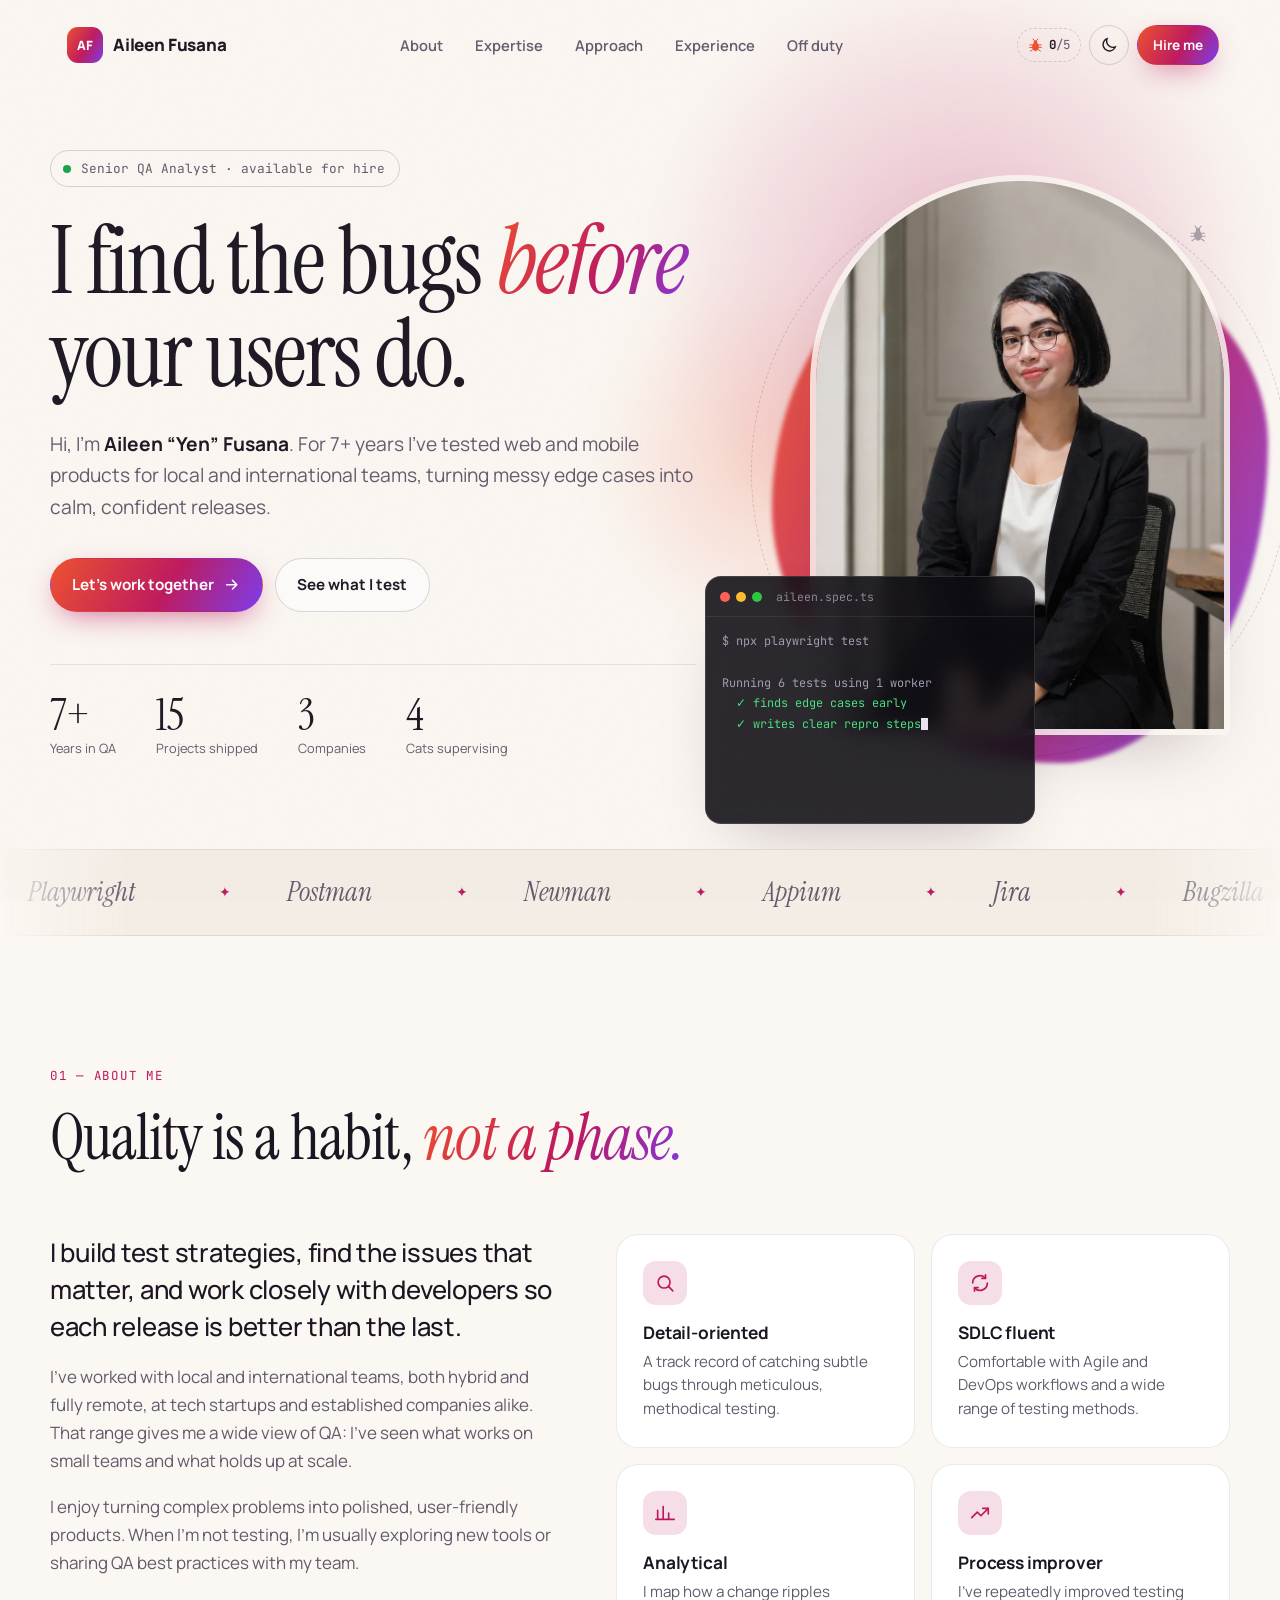
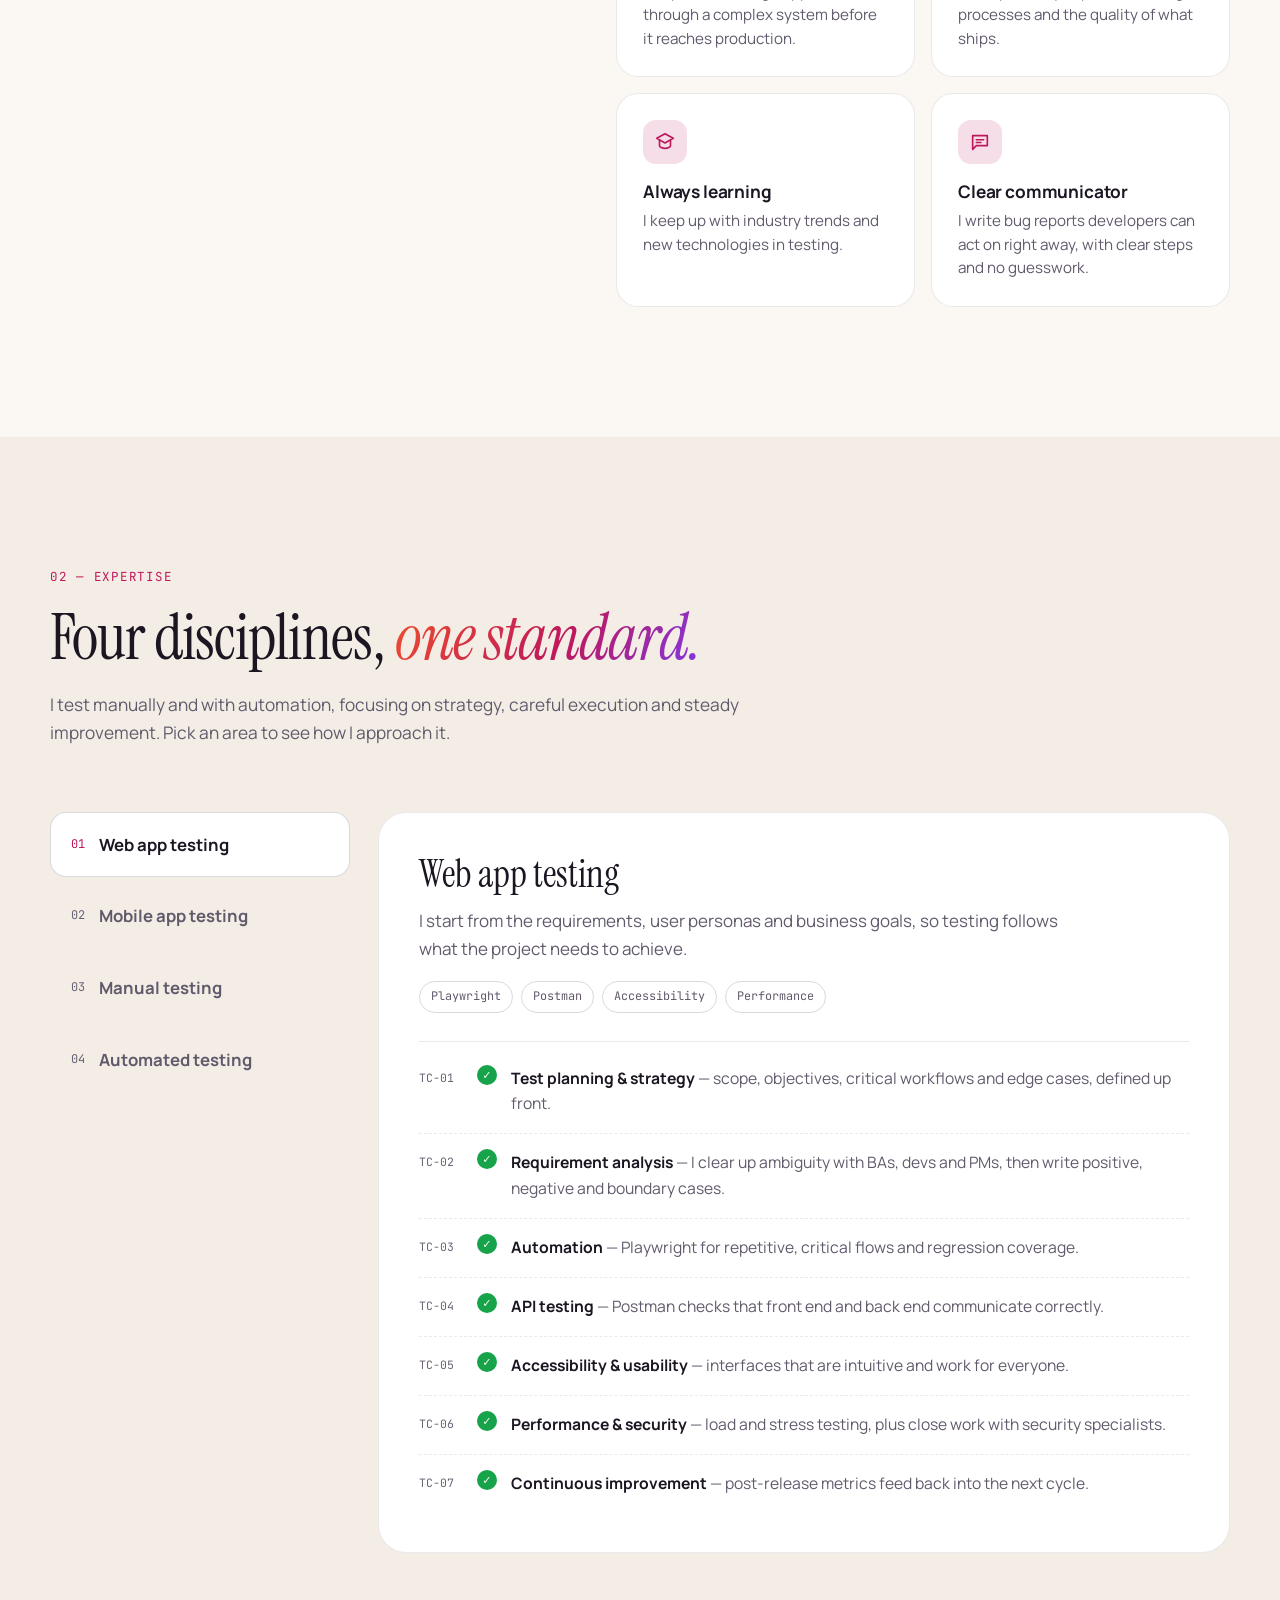
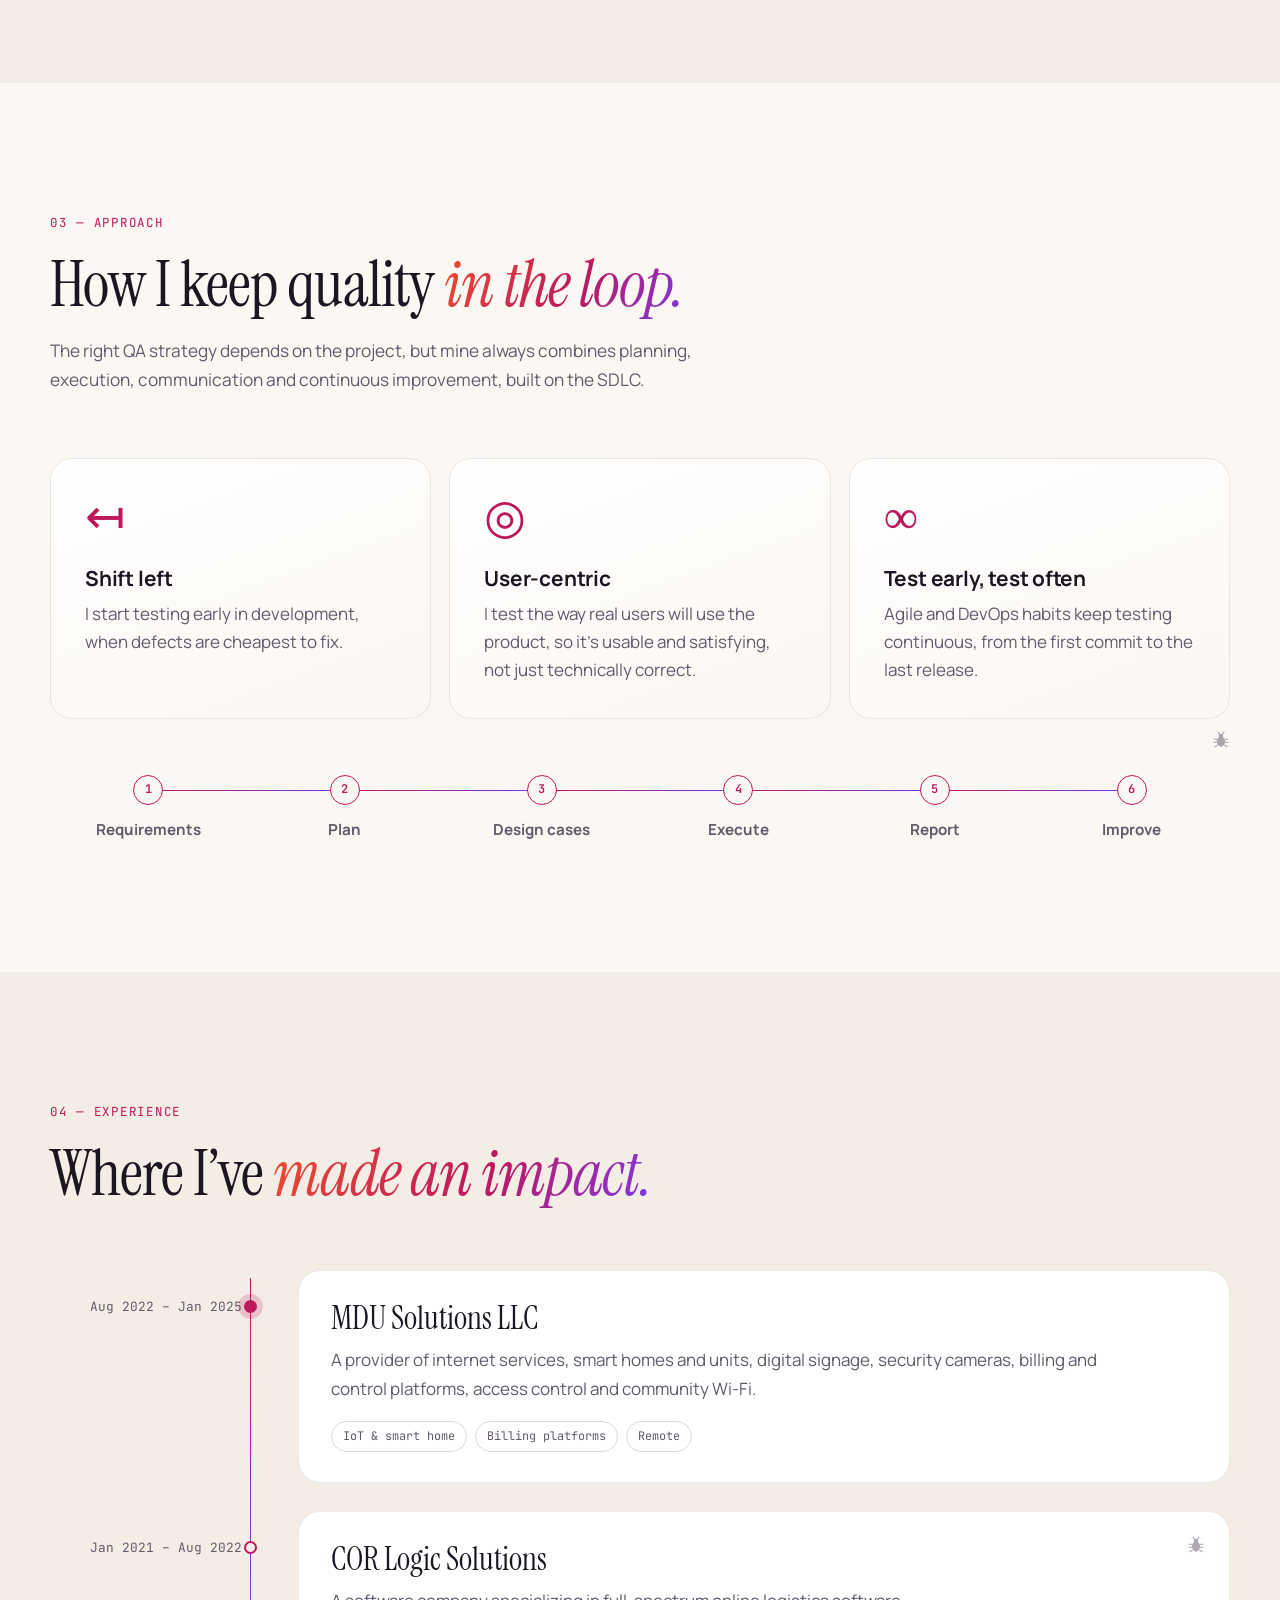
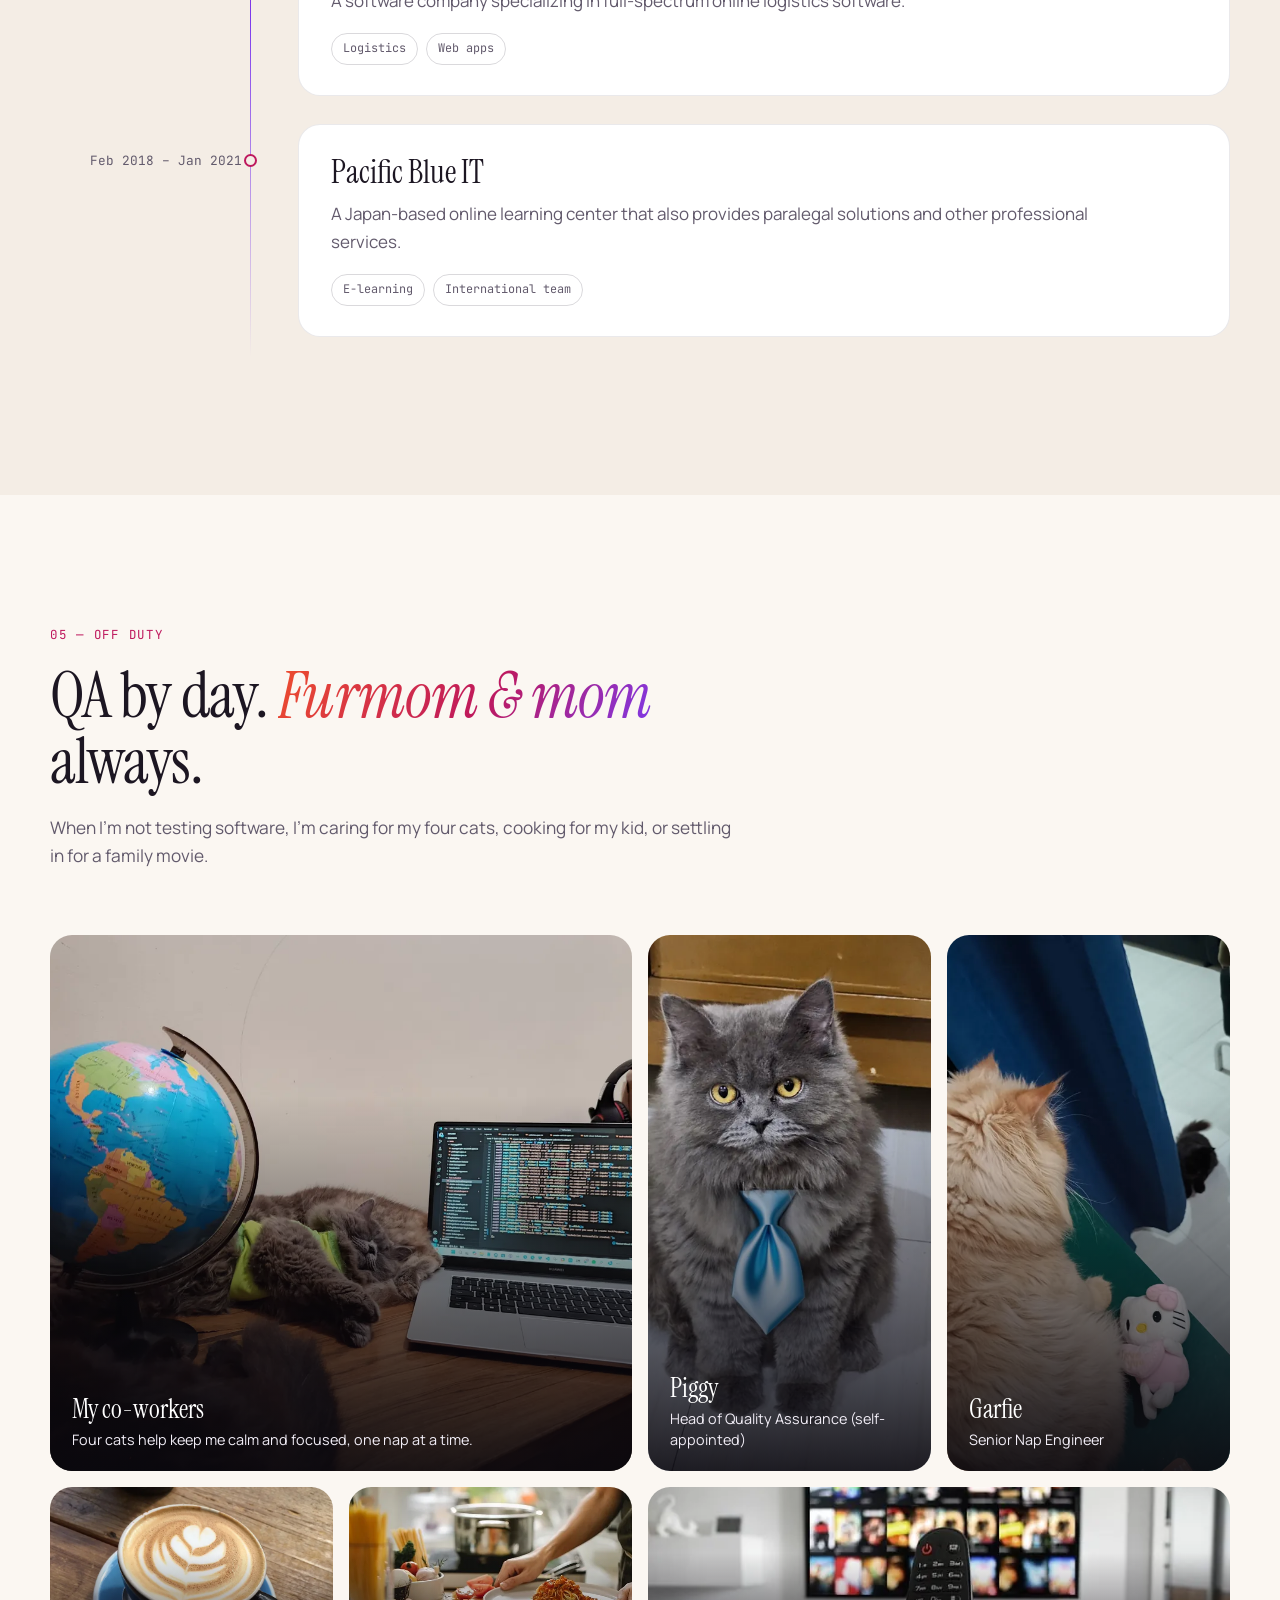
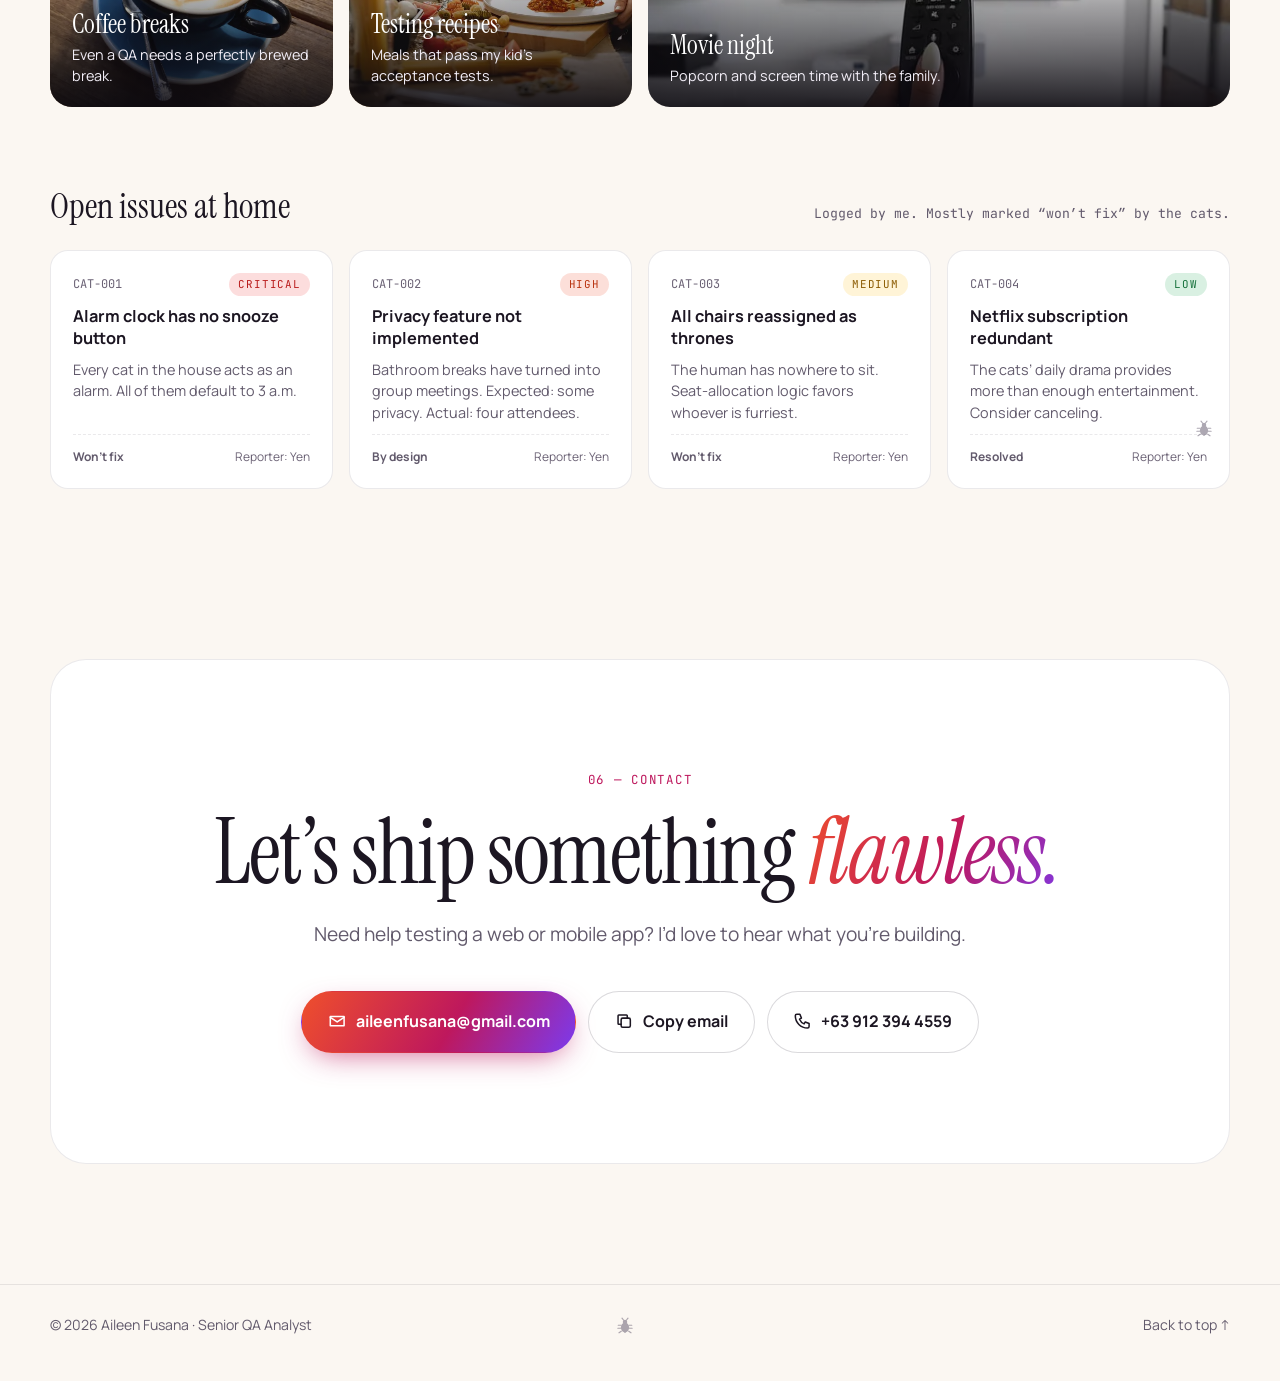
==== commit 7dfb6885: "Proofread and polish the live portfolio Wording: - Fix sentence fragments in the mobile and automate" ====
--- a/index.html
+++ b/index.html
@@ -8,7 +8,11 @@
   <meta name="theme-color" content="#0e0c12">
   <meta property="og:title" content="Aileen Fusana — Senior QA Analyst">
   <meta property="og:description" content="I find the bugs before your users do.">
-  <meta property="og:image" content="assets/img/portrait.webp">
+  <meta property="og:type" content="website">
+  <meta property="og:url" content="https://yenfusana-sqa.github.io/">
+  <meta property="og:image" content="https://yenfusana-sqa.github.io/assets/img/portrait.webp">
+  <meta name="twitter:card" content="summary_large_image">
+  <link rel="canonical" href="https://yenfusana-sqa.github.io/">
   <link rel="icon" href="data:image/svg+xml,<svg xmlns='http://www.w3.org/2000/svg' viewBox='0 0 64 64'><rect width='64' height='64' rx='16' fill='%23ff6b4a'/><path d='M18 33l9 9 19-20' stroke='white' stroke-width='7' fill='none' stroke-linecap='round' stroke-linejoin='round'/></svg>">
   <link rel="preconnect" href="https://fonts.googleapis.com">
   <link rel="preconnect" href="https://fonts.gstatic.com" crossorigin>
@@ -39,7 +43,7 @@
         <svg viewBox="0 0 24 24" aria-hidden="true"><use href="#i-bug"/></svg>
         <span><b id="bugs-found">0</b>/<span id="bugs-total">5</span></span>
       </span>
-      <button class="icon-btn" id="theme-toggle" aria-label="Toggle colour theme">
+      <button class="icon-btn" id="theme-toggle" aria-label="Toggle color theme">
         <svg class="sun" viewBox="0 0 24 24" aria-hidden="true"><circle cx="12" cy="12" r="4.5"/><path d="M12 2v2.5M12 19.5V22M2 12h2.5M19.5 12H22M4.9 4.9l1.8 1.8M17.3 17.3l1.8 1.8M4.9 19.1l1.8-1.8M17.3 6.7l1.8-1.8"/></svg>
         <svg class="moon" viewBox="0 0 24 24" aria-hidden="true"><path d="M20.5 14.5A8.5 8.5 0 0 1 9.5 3.5a8.5 8.5 0 1 0 11 11z"/></svg>
       </button>
@@ -64,7 +68,7 @@
       <div class="hero-glow" aria-hidden="true"></div>
       <div class="container hero-grid">
         <div class="hero-copy">
-          <p class="eyebrow reveal"><span class="pulse"></span> Senior QA Analyst · open to remote work</p>
+          <p class="eyebrow reveal"><span class="pulse"></span> Senior QA Analyst · available for hire</p>
           <h1 class="display reveal">
             I find the bugs <em>before</em> your users&nbsp;do.
           </h1>
@@ -148,7 +152,7 @@
             <li class="trait reveal">
               <span class="trait-ico"><svg viewBox="0 0 24 24"><path d="M4 12a8 8 0 0 1 14-5.3M20 12a8 8 0 0 1-14 5.3"/><path d="M18 3v4h-4M6 21v-4h4"/></svg></span>
               <h3>SDLC fluent</h3>
-              <p>Comfortable across Agile and DevOps workflows and a wide range of testing methods.</p>
+              <p>Comfortable with Agile and DevOps workflows and a wide range of testing methods.</p>
             </li>
             <li class="trait reveal">
               <span class="trait-ico"><svg viewBox="0 0 24 24"><path d="M4 19V9M10 19V5M16 19v-7M22 19H2"/></svg></span>
@@ -158,7 +162,7 @@
             <li class="trait reveal">
               <span class="trait-ico"><svg viewBox="0 0 24 24"><path d="M3 17l6-6 4 4 8-8"/><path d="M15 7h6v6"/></svg></span>
               <h3>Process improver</h3>
-              <p>I’ve repeatedly made testing processes faster and their outcomes more reliable.</p>
+              <p>I’ve repeatedly improved testing processes and the quality of what ships.</p>
             </li>
             <li class="trait reveal">
               <span class="trait-ico"><svg viewBox="0 0 24 24"><path d="M12 3l9 5-9 5-9-5 9-5z"/><path d="M6 10.5V16c0 1.5 3 3 6 3s6-1.5 6-3v-5.5"/></svg></span>
@@ -201,7 +205,7 @@
           </div>
 
           <div class="tab-panels">
-            <article role="tabpanel" id="panel-web" aria-labelledby="tab-web" class="panel">
+            <div role="tabpanel" id="panel-web" aria-labelledby="tab-web" class="panel">
               <header>
                 <h3>Web app testing</h3>
                 <p>I start from the requirements, user personas and business goals, so testing follows what the project needs to achieve.</p>
@@ -216,12 +220,12 @@
                 <li><b>Performance &amp; security</b> — load and stress testing, plus close work with security specialists.</li>
                 <li><b>Continuous improvement</b> — post-release metrics feed back into the next cycle.</li>
               </ol>
-            </article>
-
-            <article role="tabpanel" id="panel-mobile" aria-labelledby="tab-mobile" class="panel" hidden>
+            </div>
+
+            <div role="tabpanel" id="panel-mobile" aria-labelledby="tab-mobile" class="panel" hidden>
               <header>
                 <h3>Mobile app testing</h3>
-                <p>Every device, OS version and network condition, covered with an adaptive, real-device-first approach.</p>
+                <p>I cover every device, OS version and network condition with an adaptive, real-device-first approach.</p>
                 <div class="chips"><span>iOS</span><span>Android</span><span>Appium</span><span>OWASP Mobile</span></div>
               </header>
               <ol class="cases">
@@ -233,9 +237,9 @@
                 <li><b>Network &amp; offline</b> — low bandwidth, dropped connections and clean data sync when a device reconnects.</li>
                 <li><b>Security</b> — data leaks, authentication flaws and insecure storage, checked against OWASP.</li>
               </ol>
-            </article>
-
-            <article role="tabpanel" id="panel-manual" aria-labelledby="tab-manual" class="panel" hidden>
+            </div>
+
+            <div role="tabpanel" id="panel-manual" aria-labelledby="tab-manual" class="panel" hidden>
               <header>
                 <h3>Manual testing</h3>
                 <p>Manual testing is how I put myself in the user’s place, checking that a product works and is pleasant to use.</p>
@@ -250,12 +254,12 @@
                 <li><b>Bug reports developers can act on</b> — steps to reproduce, screenshots and severity.</li>
                 <li><b>Cross-browser &amp; cross-device</b> — the same experience on every screen.</li>
               </ol>
-            </article>
-
-            <article role="tabpanel" id="panel-auto" aria-labelledby="tab-auto" class="panel" hidden>
+            </div>
+
+            <div role="tabpanel" id="panel-auto" aria-labelledby="tab-auto" class="panel" hidden>
               <header>
                 <h3>Automated testing</h3>
-                <p>Test suites that are robust, maintainable and scalable, checking every commit as part of CI/CD.</p>
+                <p>I build robust, maintainable and scalable test suites that check every commit as part of CI/CD.</p>
                 <div class="chips"><span>Playwright</span><span>Postman + Newman</span><span>GitHub Actions</span><span>Jenkins</span></div>
               </header>
               <ol class="cases">
@@ -267,7 +271,7 @@
                 <li><b>CI/CD quality gates</b> — Jenkins and GitHub Actions catch defects early.</li>
                 <li><b>Performance tracing</b> — Newman for API response times, Playwright traces for UI bottlenecks.</li>
               </ol>
-            </article>
+            </div>
           </div>
         </div>
       </div>
@@ -322,15 +326,15 @@
 
         <ol class="timeline">
           <li class="job reveal">
-            <div class="job-when">Aug 2022 — Jan 2025</div>
+            <div class="job-when">Aug 2022 – Jan 2025</div>
             <div class="job-card">
               <h3>MDU Solutions LLC</h3>
-              <p>A provider of ISP services, smart homes and units, digital signage, security cameras, billing and control platforms, access control and community Wi-Fi.</p>
+              <p>A provider of internet services, smart homes and units, digital signage, security cameras, billing and control platforms, access control and community Wi-Fi.</p>
               <div class="chips"><span>IoT &amp; smart home</span><span>Billing platforms</span><span>Remote</span></div>
             </div>
           </li>
           <li class="job reveal">
-            <div class="job-when">Jan 2021 — Aug 2022</div>
+            <div class="job-when">Jan 2021 – Aug 2022</div>
             <div class="job-card">
               <h3>COR Logic Solutions</h3>
               <p>A software company specializing in full-spectrum online logistics software.</p>
@@ -339,7 +343,7 @@
             </div>
           </li>
           <li class="job reveal">
-            <div class="job-when">Feb 2018 — Jan 2021</div>
+            <div class="job-when">Feb 2018 – Jan 2021</div>
             <div class="job-card">
               <h3>Pacific Blue IT</h3>
               <p>A Japan-based online learning center that also provides paralegal solutions and other professional services.</p>
@@ -388,7 +392,7 @@
 
         <div class="tickets-head reveal">
           <h3>Open issues at home</h3>
-          <p>Logged by me. Marked “won’t fix” by the cats.</p>
+          <p>Logged by me. Mostly marked “won’t fix” by the cats.</p>
         </div>
         <div class="tickets">
           <article class="ticket reveal">
@@ -412,7 +416,7 @@
           <article class="ticket reveal">
             <div class="ticket-top"><code>CAT-004</code><span class="sev sev-low">Low</span></div>
             <h4>Netflix subscription redundant</h4>
-            <p>The cats’ daily drama provides more than enough entertainment. Consider cancelling.</p>
+            <p>The cats’ daily drama provides more than enough entertainment. Consider canceling.</p>
             <div class="ticket-foot"><span class="status">Resolved</span><span>Reporter: Yen</span></div>
             <span class="bug bug-ticket" data-bug role="button" tabindex="0" aria-label="A hidden bug — squash it"><svg viewBox="0 0 24 24"><use href="#i-bug"/></svg></span>
           </article>
--- a/assets/css/portfolio.css
+++ b/assets/css/portfolio.css
@@ -11,7 +11,7 @@
   --line-strong: rgba(255, 255, 255, 0.16);
   --text: #f5f1ea;
   --muted: #a49cb0;
-  --faint: #6f6779;
+  --faint: #958da1;
   --coral: #ff6b4a;
   --pink: #f472b6;
   --violet: #a78bfa;
@@ -36,9 +36,9 @@
     --line-strong: rgba(30, 20, 40, 0.16);
     --text: #1c1622;
     --muted: #625a6c;
-    --faint: #958c9e;
+    --faint: #6b6275;
     --coral: #ef4f2c;
-    --pink: #db2777;
+    --pink: #be185d;
     --violet: #7c3aed;
     --pass: #16a34a;
     --shadow: 0 30px 70px -35px rgba(60, 30, 50, 0.35);
@@ -54,9 +54,9 @@
   --line-strong: rgba(30, 20, 40, 0.16);
   --text: #1c1622;
   --muted: #625a6c;
-  --faint: #958c9e;
+  --faint: #6b6275;
   --coral: #ef4f2c;
-  --pink: #db2777;
+  --pink: #be185d;
   --violet: #7c3aed;
   --pass: #16a34a;
   --shadow: 0 30px 70px -35px rgba(60, 30, 50, 0.35);
@@ -292,7 +292,7 @@
   margin: 0; padding: 14px 16px 16px; min-height: 206px;
   font-family: var(--mono); font-size: .74rem; line-height: 1.75; white-space: pre-wrap;
 }
-.t-dim { color: #7c7487; }
+.t-dim { color: #a39bb0; }
 .t-pass { color: #4ade80; }
 .t-sum { color: #fff; font-weight: 600; }
 .t-cursor { display: inline-block; width: 7px; height: 1em; background: #e9e4f0; vertical-align: -2px; animation: blink 1s steps(1) infinite; }
@@ -494,6 +494,17 @@
 .sev-high { background: color-mix(in srgb, var(--coral) 18%, transparent); color: var(--coral); }
 .sev-med { background: color-mix(in srgb, var(--warn) 18%, transparent); color: #d4a017; }
 .sev-low { background: color-mix(in srgb, var(--pass) 16%, transparent); color: var(--pass); }
+/* Darker badge text for contrast on the light theme */
+:root[data-theme="light"] .sev-crit { color: #b91c1c; }
+:root[data-theme="light"] .sev-high { color: #b93512; }
+:root[data-theme="light"] .sev-med { color: #8a5a00; }
+:root[data-theme="light"] .sev-low { color: #15703a; }
+@media (prefers-color-scheme: light) {
+  :root:not([data-theme="dark"]) .sev-crit { color: #b91c1c; }
+  :root:not([data-theme="dark"]) .sev-high { color: #b93512; }
+  :root:not([data-theme="dark"]) .sev-med { color: #8a5a00; }
+  :root:not([data-theme="dark"]) .sev-low { color: #15703a; }
+}
 .ticket h4 { font-size: 1.02rem; font-weight: 700; line-height: 1.3; }
 .ticket p { color: var(--muted); font-size: .9rem; line-height: 1.5; flex: 1; }
 .ticket-foot { display: flex; justify-content: space-between; gap: 8px; font-size: .75rem; color: var(--faint); padding-top: 12px; border-top: 1px dashed var(--line); }
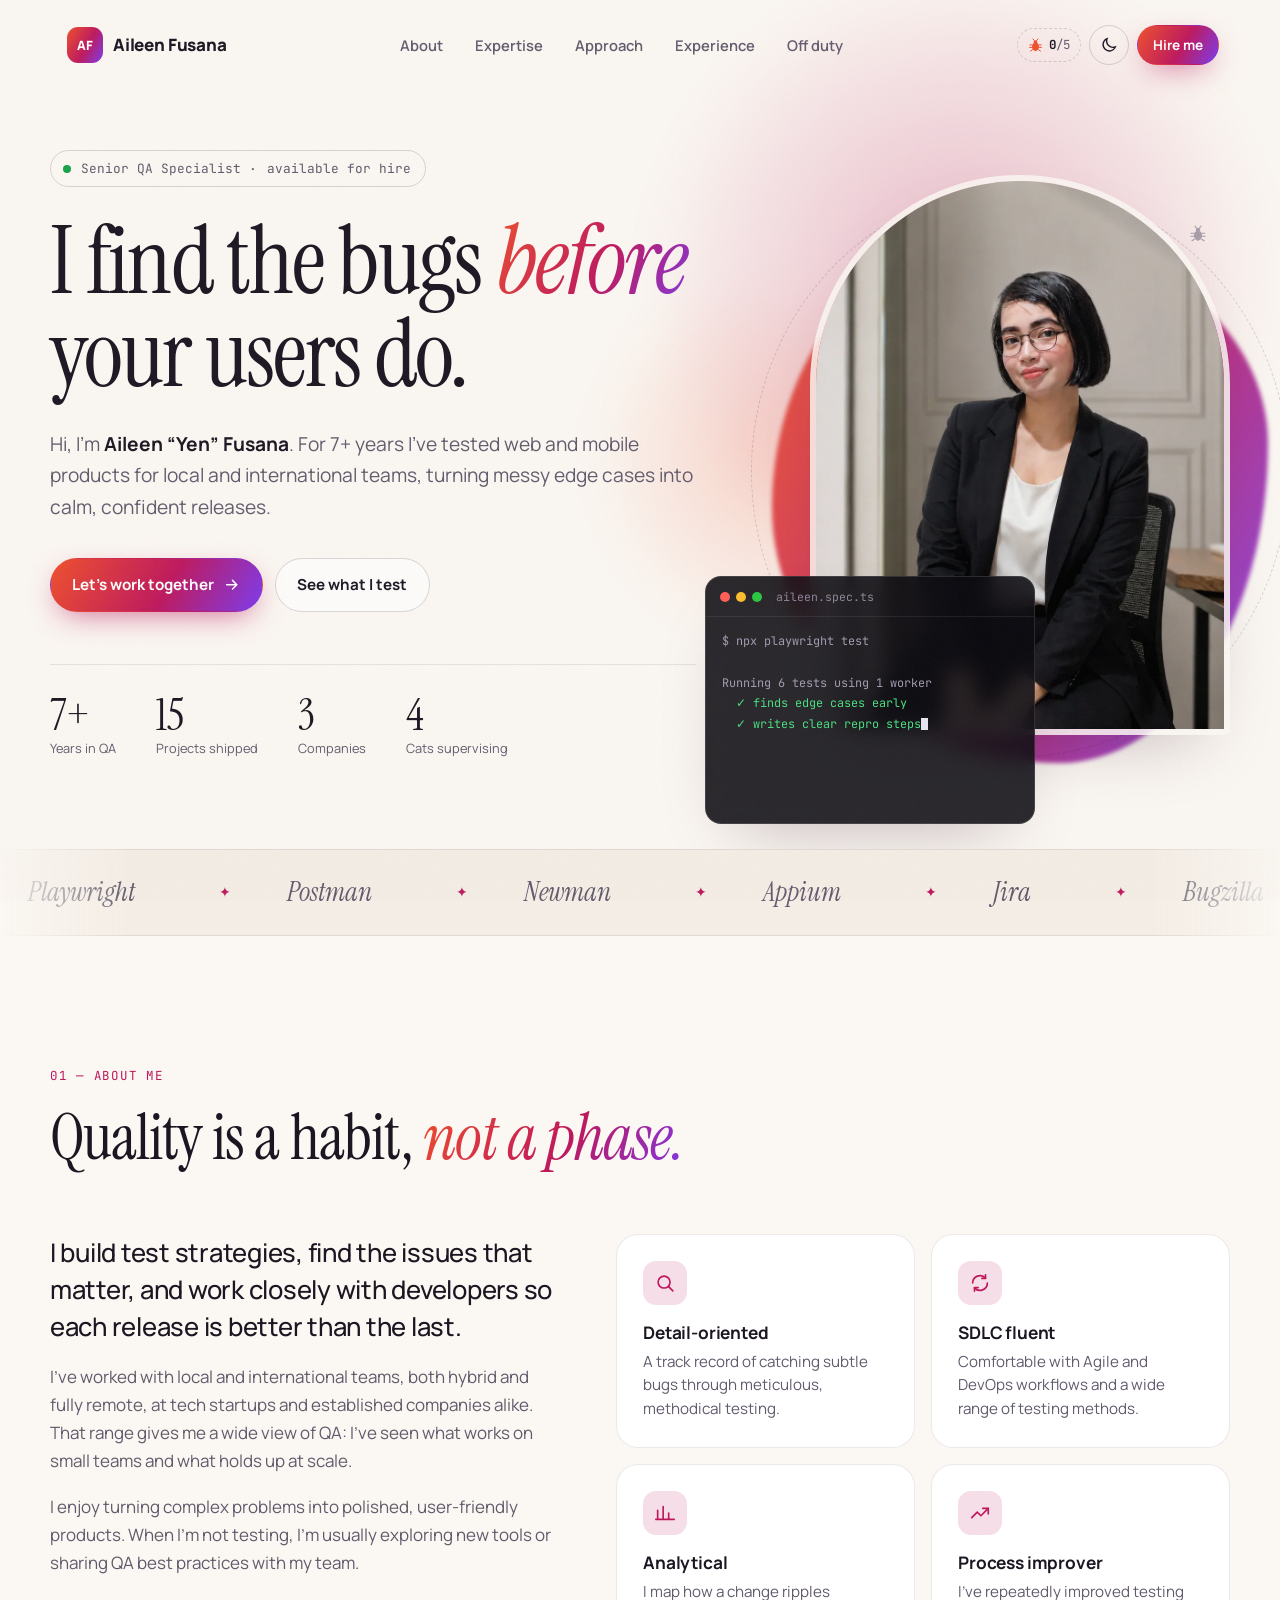
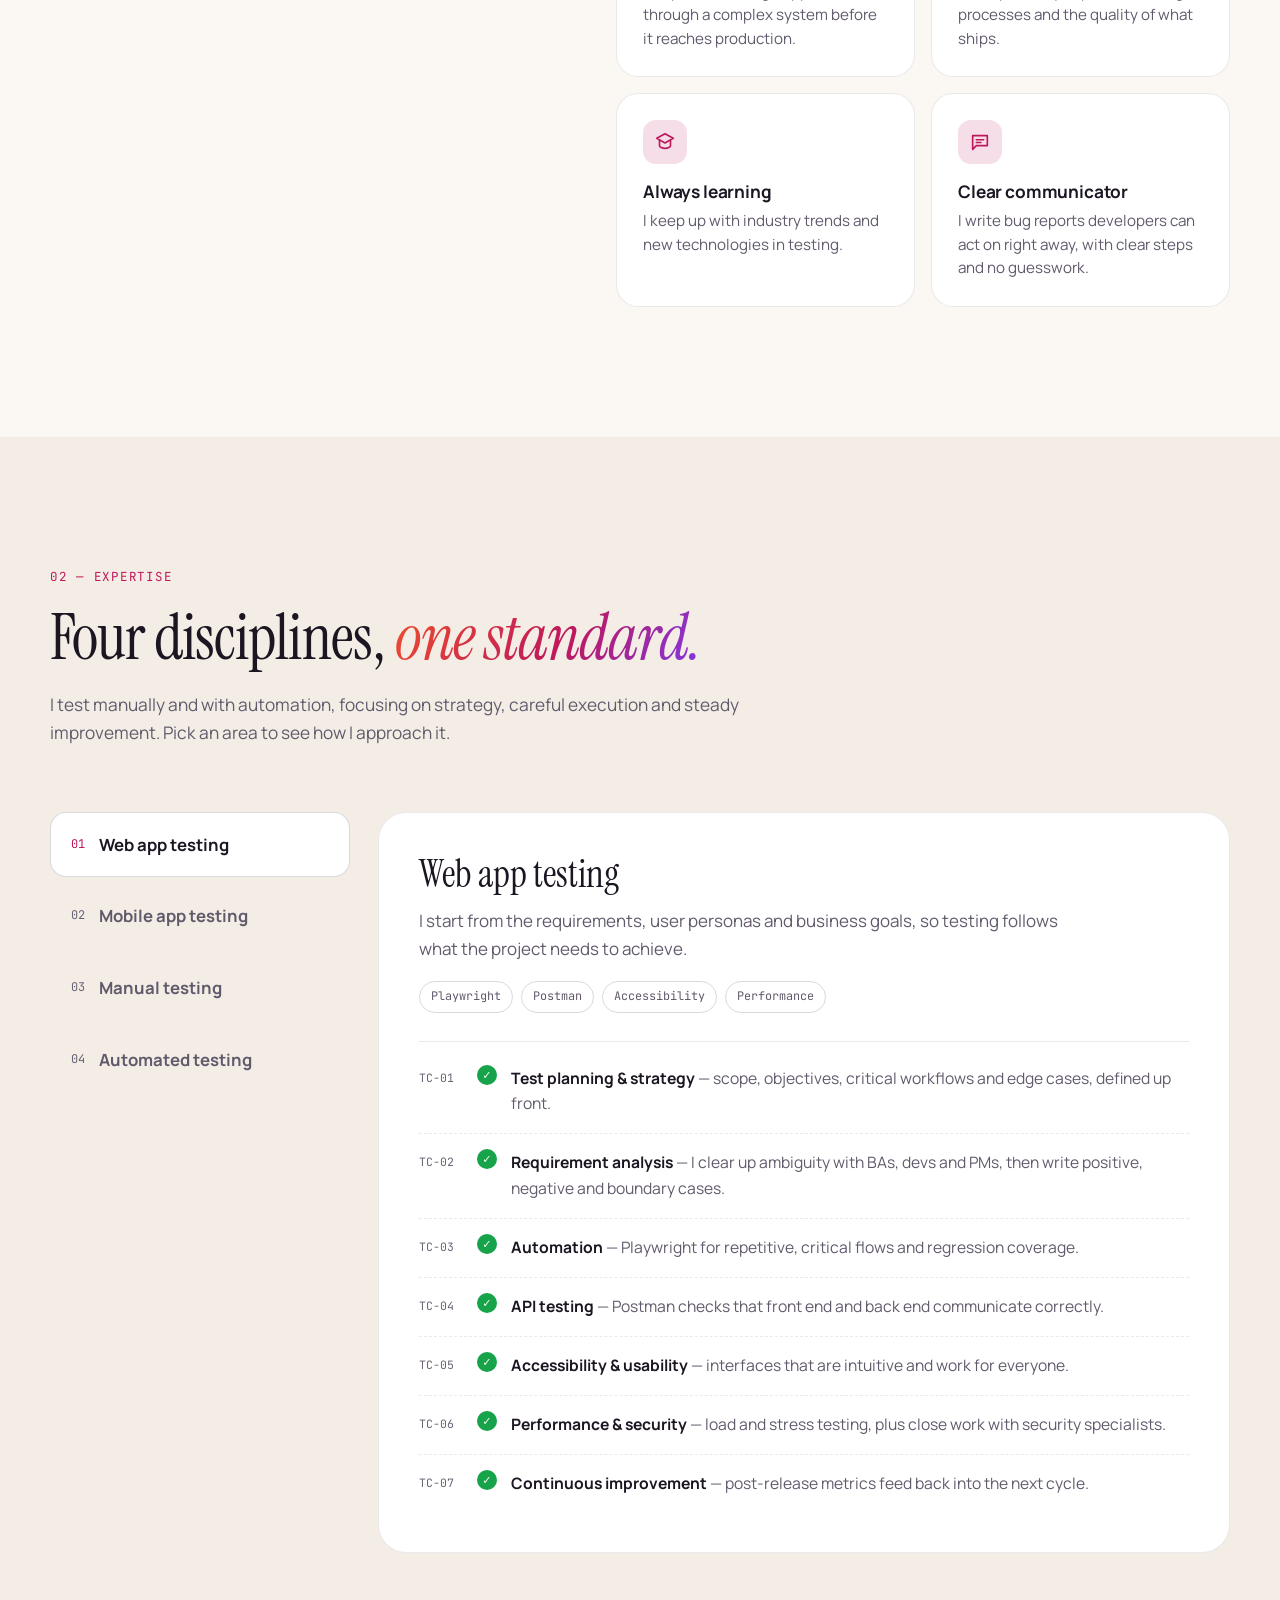
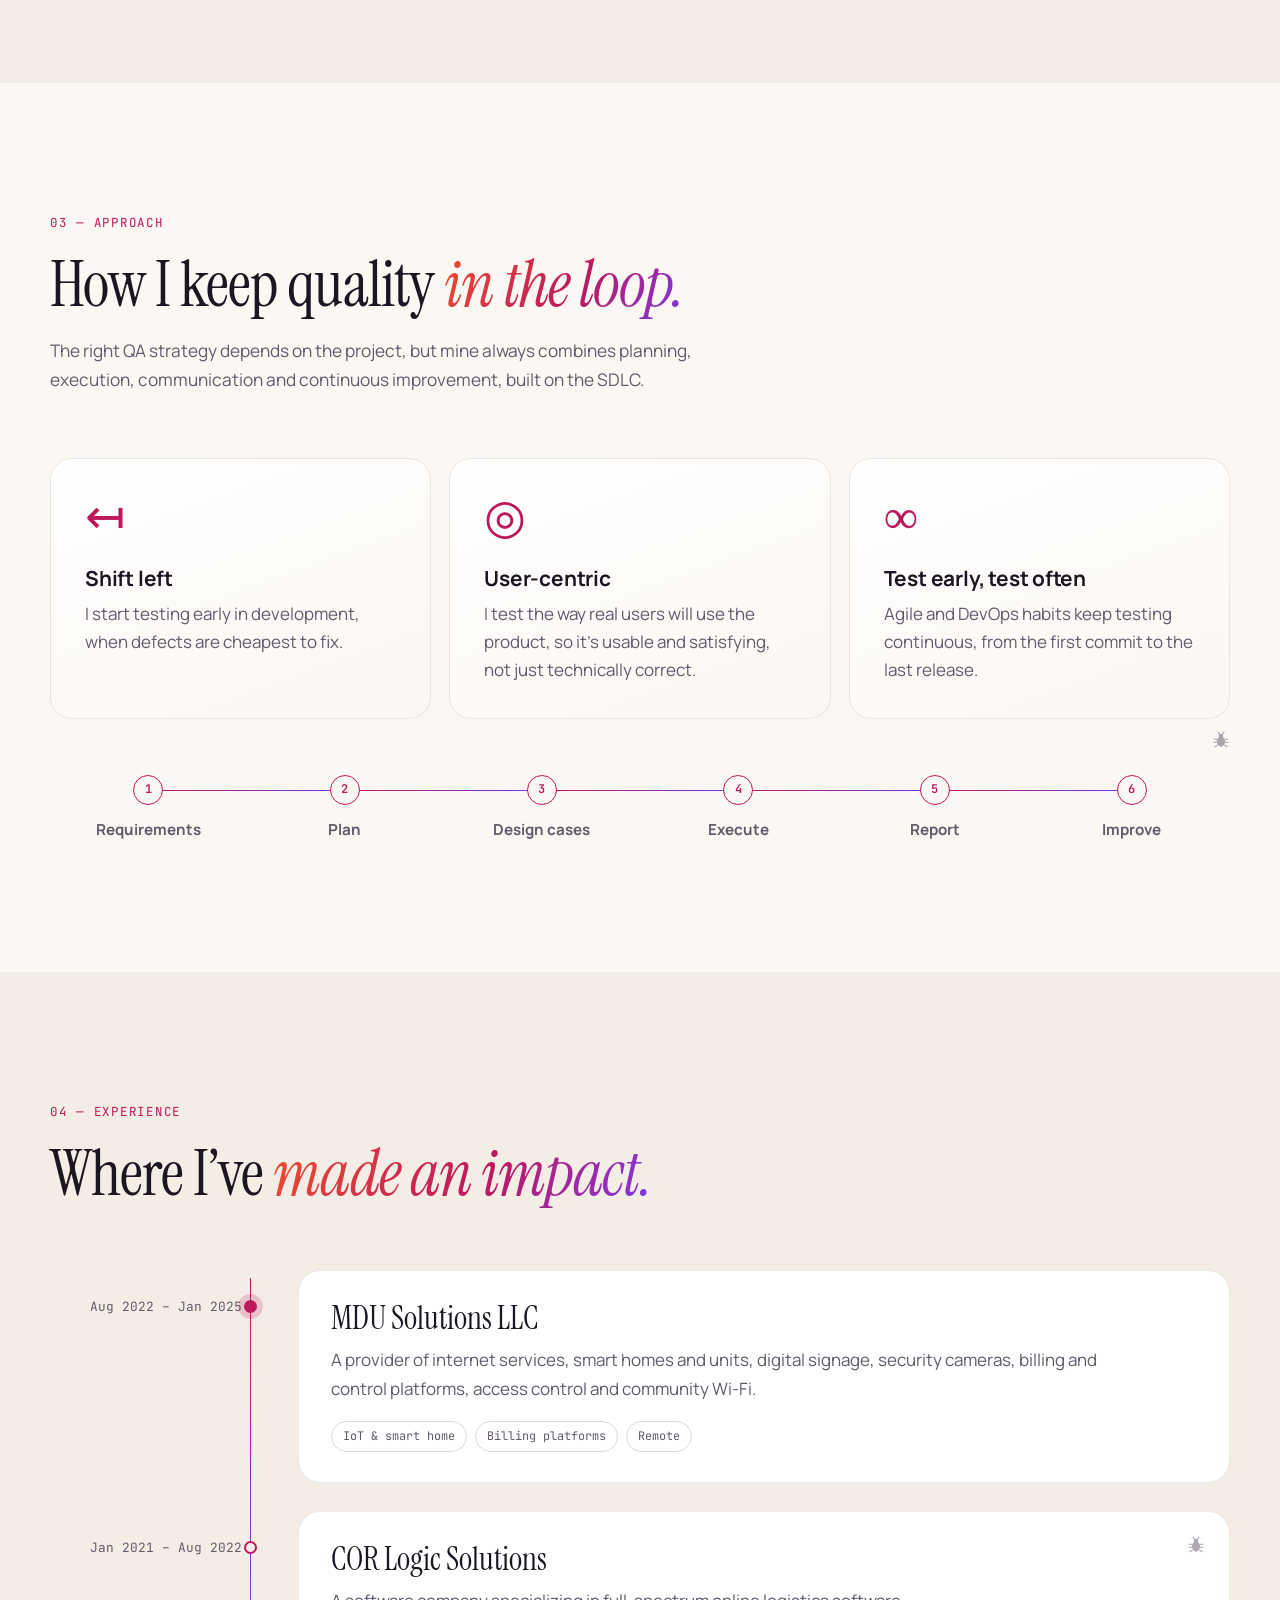
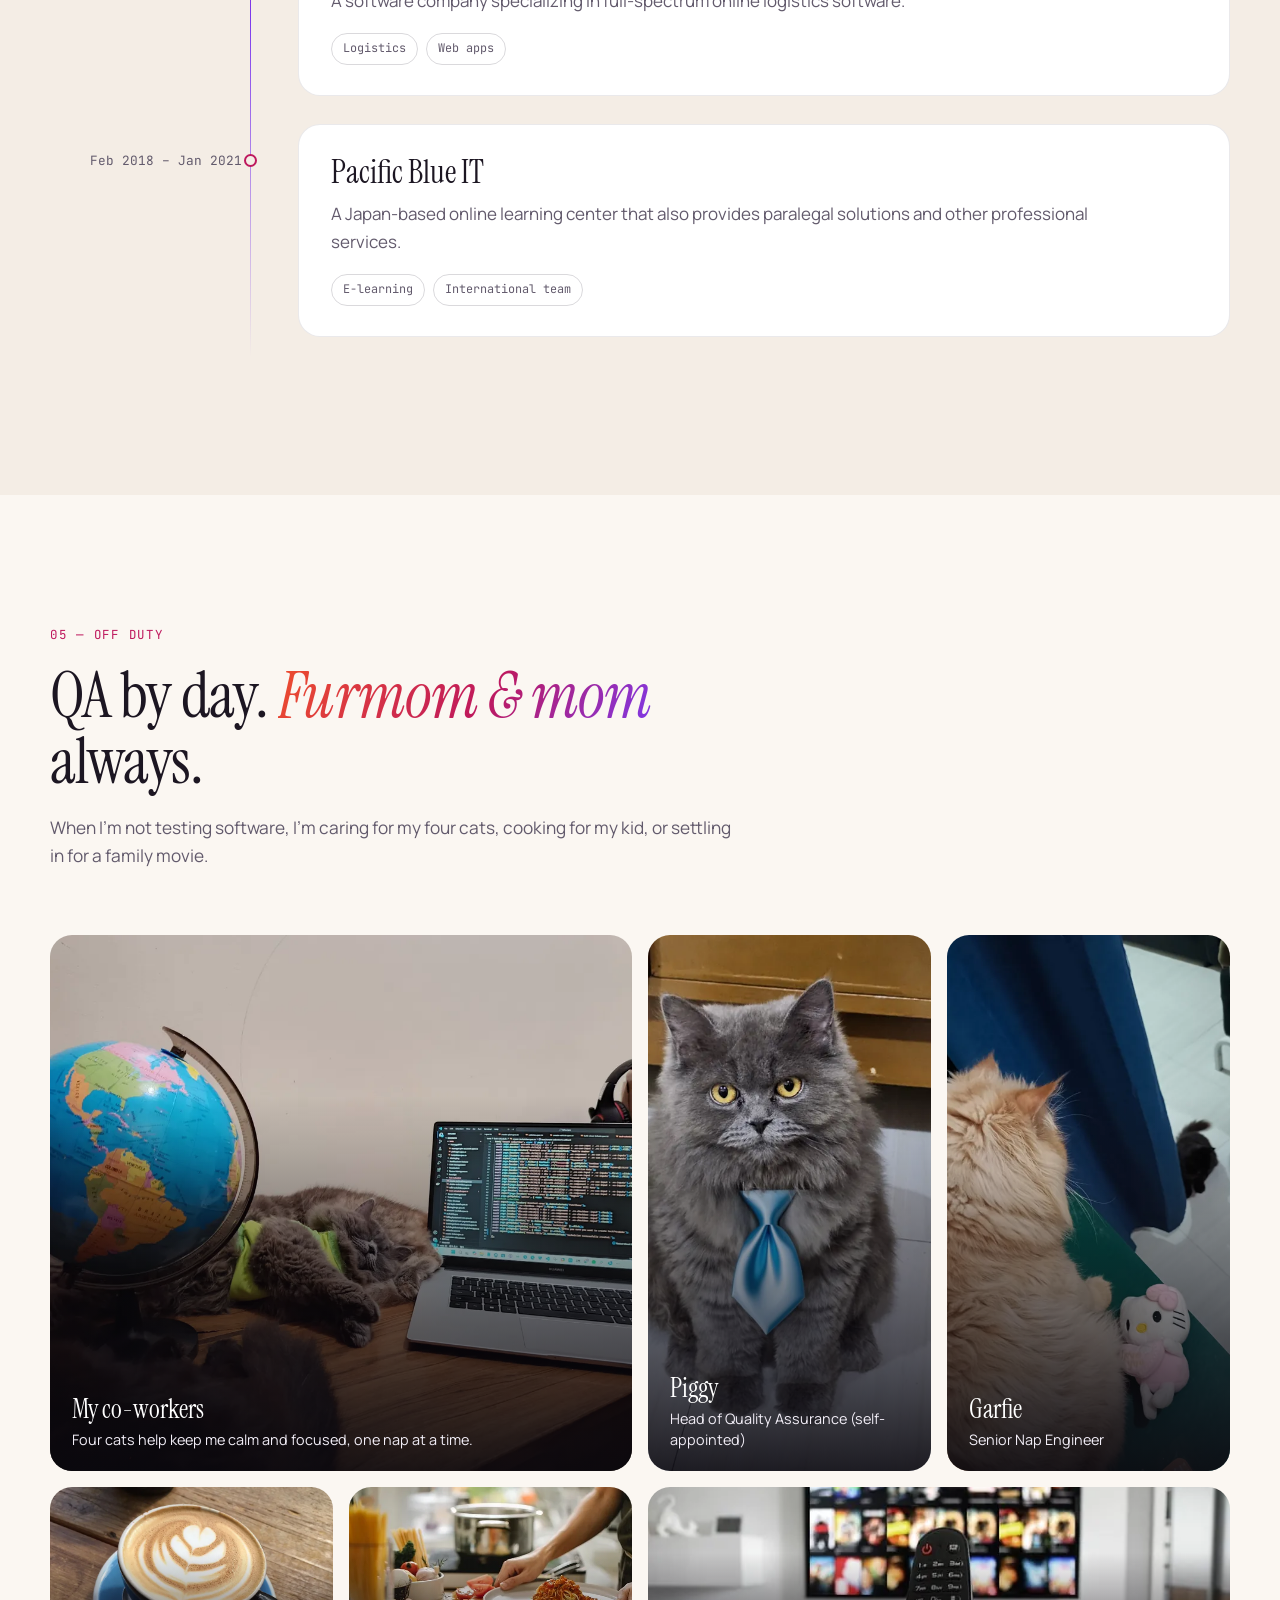
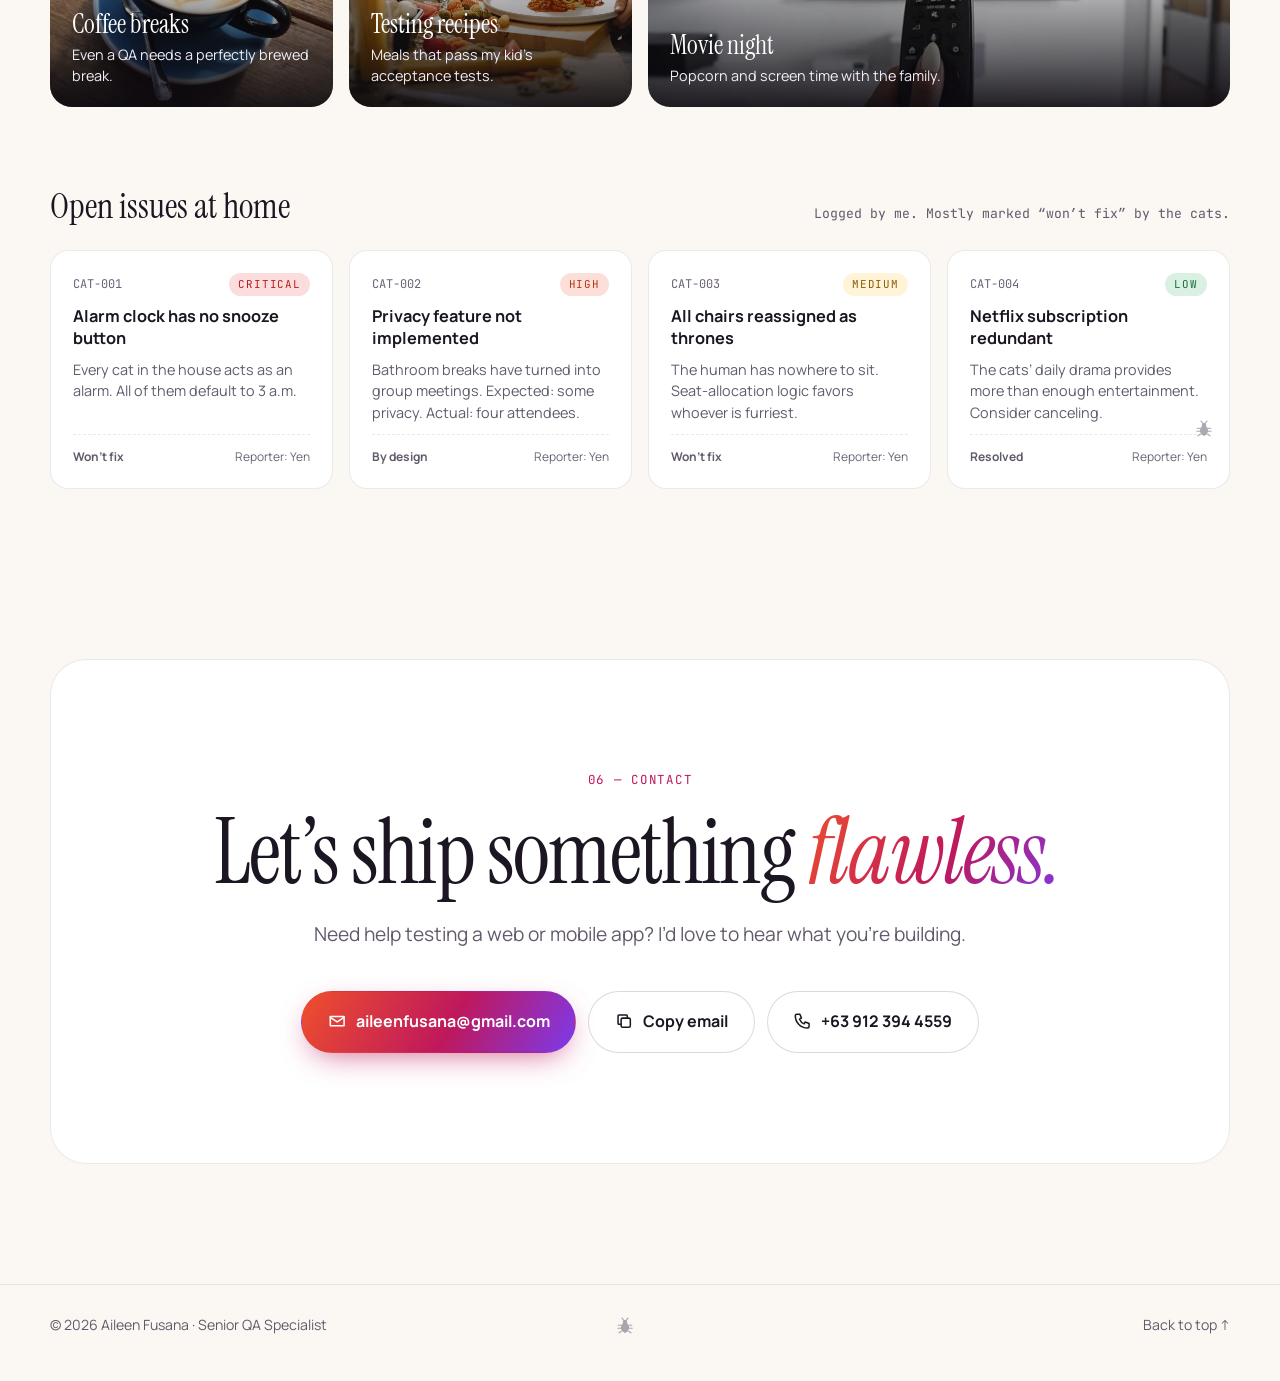
==== commit 585e8213: "Change title to "Senior QA Specialist" Update the page title, search description, link-preview title" ====
--- a/index.html
+++ b/index.html
@@ -3,10 +3,10 @@
 <head>
   <meta charset="utf-8">
   <meta name="viewport" content="width=device-width, initial-scale=1">
-  <title>Aileen Fusana — Senior QA Analyst</title>
-  <meta name="description" content="Aileen “Yen” Fusana — Senior QA Analyst with 7+ years in web, mobile, manual and automated testing (Playwright, Postman, Appium).">
+  <title>Aileen Fusana — Senior QA Specialist</title>
+  <meta name="description" content="Aileen “Yen” Fusana — Senior QA Specialist with 7+ years in web, mobile, manual and automated testing (Playwright, Postman, Appium).">
   <meta name="theme-color" content="#0e0c12">
-  <meta property="og:title" content="Aileen Fusana — Senior QA Analyst">
+  <meta property="og:title" content="Aileen Fusana — Senior QA Specialist">
   <meta property="og:description" content="I find the bugs before your users do.">
   <meta property="og:type" content="website">
   <meta property="og:url" content="https://yenfusana-sqa.github.io/">
@@ -68,7 +68,7 @@
       <div class="hero-glow" aria-hidden="true"></div>
       <div class="container hero-grid">
         <div class="hero-copy">
-          <p class="eyebrow reveal"><span class="pulse"></span> Senior QA Analyst · available for hire</p>
+          <p class="eyebrow reveal"><span class="pulse"></span> <span class="nowrap">Senior QA Specialist ·</span> <span class="nowrap">available for hire</span></p>
           <h1 class="display reveal">
             I find the bugs <em>before</em> your users&nbsp;do.
           </h1>
@@ -453,7 +453,7 @@
 
   <footer class="footer">
     <div class="container footer-inner">
-      <span>© <span id="year">2026</span> Aileen Fusana · Senior QA Analyst</span>
+      <span>© <span id="year">2026</span> Aileen Fusana · Senior QA Specialist</span>
       <span class="footer-links">
         <a href="#top">Back to top ↑</a>
       </span>
--- a/assets/css/portfolio.css
+++ b/assets/css/portfolio.css
@@ -228,7 +228,8 @@
   padding: 7px 14px 7px 12px; border: 1px solid var(--line-strong); border-radius: 999px;
   margin-bottom: 28px;
 }
-.pulse { width: 8px; height: 8px; border-radius: 50%; background: var(--pass); box-shadow: 0 0 0 0 var(--pass); animation: pulse 2s infinite; }
+.eyebrow .nowrap { white-space: nowrap; }
+.pulse { flex: none; width: 8px; height: 8px; border-radius: 50%; background: var(--pass); box-shadow: 0 0 0 0 var(--pass); animation: pulse 2s infinite; }
 @keyframes pulse {
   0% { box-shadow: 0 0 0 0 color-mix(in srgb, var(--pass) 60%, transparent); }
   70% { box-shadow: 0 0 0 10px transparent; }
@@ -610,6 +611,8 @@
   .section { padding: 90px 0; }
   .section-head { margin-bottom: 44px; }
   .brand-name { display: none; }
+  .eyebrow { font-size: .72rem; display: flex; flex-wrap: wrap; column-gap: .5ch; row-gap: 2px; width: fit-content; }
+  .eyebrow .pulse { margin-right: 4px; align-self: center; }
   .nav-cta { display: none; }
   .stats { gap: 18px 32px; }
   .stats dd { font-size: 2.3rem; }
